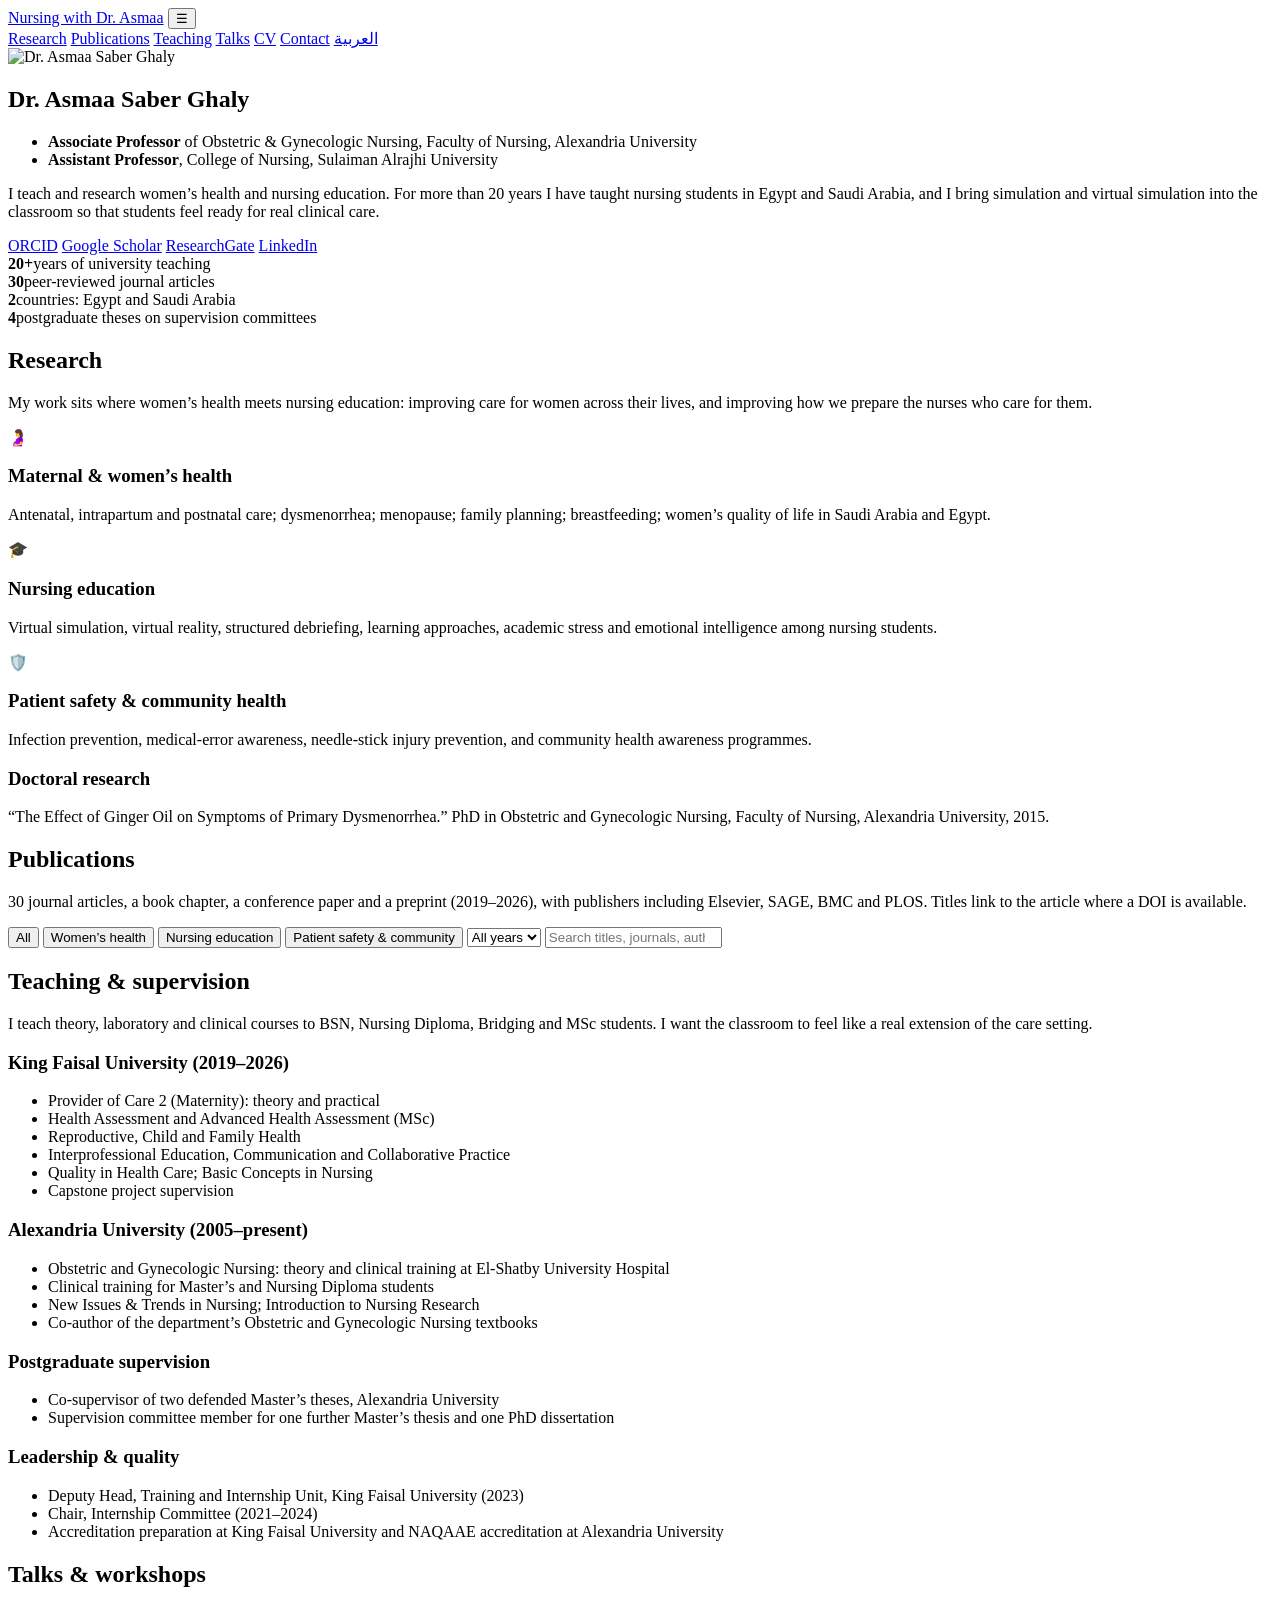
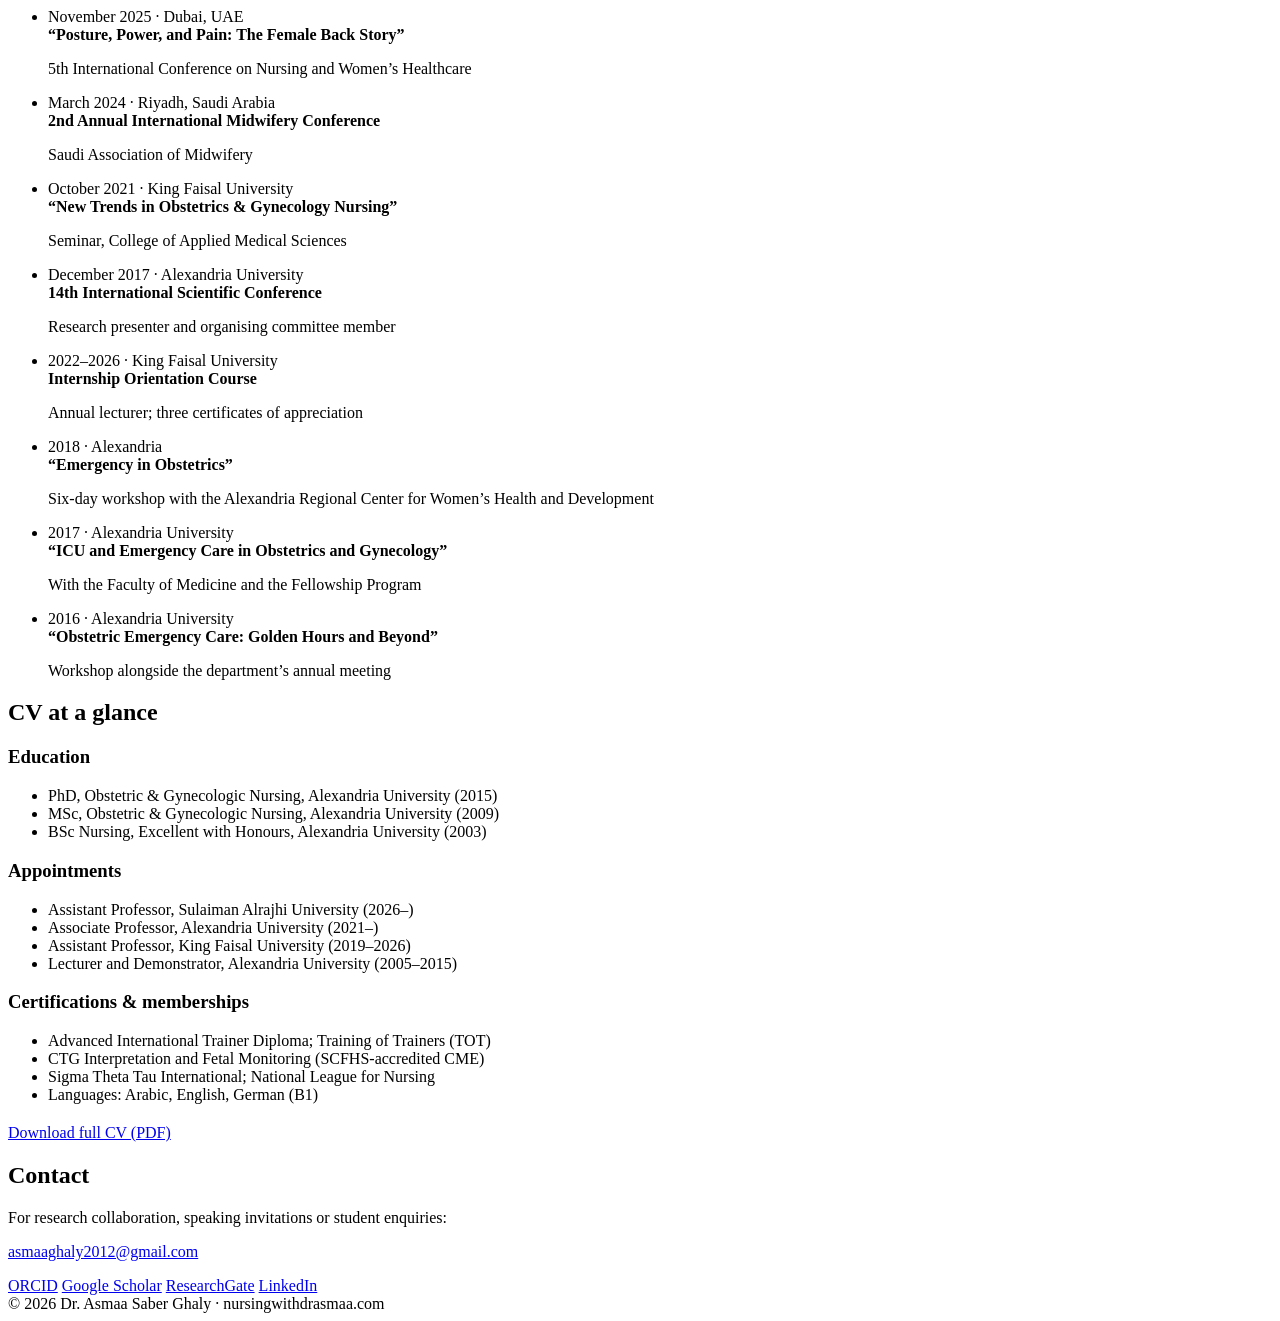
==== index.html @ 54c2ab24 "Add files via upload" ====
<!doctype html>
<html lang="en" dir="ltr">
<head>
  <meta charset="utf-8">
  <meta name="viewport" content="width=device-width, initial-scale=1">
  <title>Dr. Asmaa Saber Ghaly | Nursing with Dr. Asmaa</title>
  <meta name="description" content="Dr. Asmaa Saber Ghaly, Associate Professor of Obstetric and Gynecologic Nursing. Research, publications and teaching in women's health and nursing education.">
  <link rel="alternate" hreflang="ar" href="https://nursingwithdrasmaa.com/ar/">
  <link rel="alternate" hreflang="en" href="https://nursingwithdrasmaa.com/">
  <link rel="preconnect" href="https://fonts.googleapis.com">
  <link rel="preconnect" href="https://fonts.gstatic.com" crossorigin>
  <link href="https://fonts.googleapis.com/css2?family=Inter:wght@400;500;600&family=Source+Serif+4:wght@600;700&display=swap" rel="stylesheet">
  <link rel="stylesheet" href="assets/style.css">
</head>
<body>

<header class="site-header">
  <div class="wrap">
    <a class="logo" href="#top">Nursing with <span>Dr. Asmaa</span></a>
    <button class="menu-btn" aria-label="Menu">☰</button>
    <nav class="nav">
      <a href="#research">Research</a>
      <a href="#publications">Publications</a>
      <a href="#teaching">Teaching</a>
      <a href="#talks">Talks</a>
      <a href="#cv">CV</a>
      <a href="#contact">Contact</a>
      <a class="lang" href="ar/" lang="ar">العربية</a>
    </nav>
  </div>
</header>

<main id="top">
  <section class="hero">
    <div class="wrap hero-grid">
      <div class="portrait"><img src="assets/photo.jpg" alt="Dr. Asmaa Saber Ghaly"></div>
      <div>
        <h1>Dr. Asmaa Saber Ghaly</h1>
        <ul class="titles">
          <li><strong>Associate Professor</strong> of Obstetric &amp; Gynecologic Nursing, Faculty of Nursing, Alexandria University</li>
          <li><strong>Assistant Professor</strong>, College of Nursing, Sulaiman Alrajhi University</li>
        </ul>
        <p class="lead">I teach and research women’s health and nursing education. For more than 20 years I have taught nursing students in Egypt and Saudi Arabia, and I bring simulation and virtual simulation into the classroom so that students feel ready for real clinical care.</p>
        <div class="links">
          <a class="chip-link" href="https://orcid.org/0000-0002-0680-6633" target="_blank" rel="noopener">ORCID</a>
          <a class="chip-link" href="https://scholar.google.com/citations?user=RjjwzyQAAAAJ" target="_blank" rel="noopener">Google Scholar</a>
          <a class="chip-link" href="https://www.researchgate.net/profile/Asmaa-Ghaly-2" target="_blank" rel="noopener">ResearchGate</a>
          <a class="chip-link" href="https://www.linkedin.com/in/dr-asmaa-saber-ghaly-90447012b" target="_blank" rel="noopener">LinkedIn</a>
        </div>
      </div>
    </div>
    <div class="wrap">
      <div class="stats">
        <div class="stat"><b>20+</b><span>years of university teaching</span></div>
        <div class="stat"><b>30</b><span>peer-reviewed journal articles</span></div>
        <div class="stat"><b>2</b><span>countries: Egypt and Saudi Arabia</span></div>
        <div class="stat"><b>4</b><span>postgraduate theses on supervision committees</span></div>
      </div>
    </div>
  </section>

  <section class="block alt" id="research">
    <div class="wrap">
      <h2>Research</h2>
      <p class="intro">My work sits where women’s health meets nursing education: improving care for women across their lives, and improving how we prepare the nurses who care for them.</p>
      <div class="grid-3">
        <div class="card">
          <div class="icon">🤰</div>
          <h3>Maternal &amp; women’s health</h3>
          <p>Antenatal, intrapartum and postnatal care; dysmenorrhea; menopause; family planning; breastfeeding; women’s quality of life in Saudi Arabia and Egypt.</p>
        </div>
        <div class="card">
          <div class="icon">🎓</div>
          <h3>Nursing education</h3>
          <p>Virtual simulation, virtual reality, structured debriefing, learning approaches, academic stress and emotional intelligence among nursing students.</p>
        </div>
        <div class="card">
          <div class="icon">🛡️</div>
          <h3>Patient safety &amp; community health</h3>
          <p>Infection prevention, medical-error awareness, needle-stick injury prevention, and community health awareness programmes.</p>
        </div>
      </div>
      <div class="card" style="margin-top:16px">
        <h3>Doctoral research</h3>
        <p>“The Effect of Ginger Oil on Symptoms of Primary Dysmenorrhea.” PhD in Obstetric and Gynecologic Nursing, Faculty of Nursing, Alexandria University, 2015.</p>
      </div>
    </div>
  </section>

  <section class="block" id="publications">
    <div class="wrap">
      <h2>Publications</h2>
      <p class="intro">30 journal articles, a book chapter, a conference paper and a preprint (2019–2026), with publishers including Elsevier, SAGE, BMC and PLOS. Titles link to the article where a DOI is available.</p>
      <div class="pub-tools">
        <button class="filter" data-topic="all" aria-pressed="true">All</button>
        <button class="filter" data-topic="W" aria-pressed="false">Women’s health</button>
        <button class="filter" data-topic="E" aria-pressed="false">Nursing education</button>
        <button class="filter" data-topic="S" aria-pressed="false">Patient safety &amp; community</button>
        <select id="pub-year" aria-label="Year"><option value="all">All years</option></select>
        <input id="pub-search" type="search" placeholder="Search titles, journals, authors" aria-label="Search publications">
      </div>
      <div class="pub-count" id="pub-count"></div>
      <ul class="pubs" id="pubs"></ul>
    </div>
  </section>

  <section class="block alt" id="teaching">
    <div class="wrap">
      <h2>Teaching &amp; supervision</h2>
      <p class="intro">I teach theory, laboratory and clinical courses to BSN, Nursing Diploma, Bridging and MSc students. I want the classroom to feel like a real extension of the care setting.</p>
      <div class="grid-2">
        <div class="card">
          <h3>King Faisal University (2019–2026)</h3>
          <ul>
            <li>Provider of Care 2 (Maternity): theory and practical</li>
            <li>Health Assessment and Advanced Health Assessment (MSc)</li>
            <li>Reproductive, Child and Family Health</li>
            <li>Interprofessional Education, Communication and Collaborative Practice</li>
            <li>Quality in Health Care; Basic Concepts in Nursing</li>
            <li>Capstone project supervision</li>
          </ul>
        </div>
        <div class="card">
          <h3>Alexandria University (2005–present)</h3>
          <ul>
            <li>Obstetric and Gynecologic Nursing: theory and clinical training at El-Shatby University Hospital</li>
            <li>Clinical training for Master’s and Nursing Diploma students</li>
            <li>New Issues &amp; Trends in Nursing; Introduction to Nursing Research</li>
            <li>Co-author of the department’s Obstetric and Gynecologic Nursing textbooks</li>
          </ul>
        </div>
        <div class="card">
          <h3>Postgraduate supervision</h3>
          <ul>
            <li>Co-supervisor of two defended Master’s theses, Alexandria University</li>
            <li>Supervision committee member for one further Master’s thesis and one PhD dissertation</li>
          </ul>
        </div>
        <div class="card">
          <h3>Leadership &amp; quality</h3>
          <ul>
            <li>Deputy Head, Training and Internship Unit, King Faisal University (2023)</li>
            <li>Chair, Internship Committee (2021–2024)</li>
            <li>Accreditation preparation at King Faisal University and NAQAAE accreditation at Alexandria University</li>
          </ul>
        </div>
      </div>
    </div>
  </section>

  <section class="block" id="talks">
    <div class="wrap">
      <h2>Talks &amp; workshops</h2>
      <div class="grid-2">
        <ul class="timeline">
          <li><div class="when">November 2025 · Dubai, UAE</div><strong>“Posture, Power, and Pain: The Female Back Story”</strong><p>5th International Conference on Nursing and Women’s Healthcare</p></li>
          <li><div class="when">March 2024 · Riyadh, Saudi Arabia</div><strong>2nd Annual International Midwifery Conference</strong><p>Saudi Association of Midwifery</p></li>
          <li><div class="when">October 2021 · King Faisal University</div><strong>“New Trends in Obstetrics &amp; Gynecology Nursing”</strong><p>Seminar, College of Applied Medical Sciences</p></li>
          <li><div class="when">December 2017 · Alexandria University</div><strong>14th International Scientific Conference</strong><p>Research presenter and organising committee member</p></li>
        </ul>
        <ul class="timeline">
          <li><div class="when">2022–2026 · King Faisal University</div><strong>Internship Orientation Course</strong><p>Annual lecturer; three certificates of appreciation</p></li>
          <li><div class="when">2018 · Alexandria</div><strong>“Emergency in Obstetrics”</strong><p>Six-day workshop with the Alexandria Regional Center for Women’s Health and Development</p></li>
          <li><div class="when">2017 · Alexandria University</div><strong>“ICU and Emergency Care in Obstetrics and Gynecology”</strong><p>With the Faculty of Medicine and the Fellowship Program</p></li>
          <li><div class="when">2016 · Alexandria University</div><strong>“Obstetric Emergency Care: Golden Hours and Beyond”</strong><p>Workshop alongside the department’s annual meeting</p></li>
        </ul>
      </div>
    </div>
  </section>

  <section class="block alt" id="cv">
    <div class="wrap">
      <h2>CV at a glance</h2>
      <div class="grid-3">
        <div class="card">
          <h3>Education</h3>
          <ul>
            <li>PhD, Obstetric &amp; Gynecologic Nursing, Alexandria University (2015)</li>
            <li>MSc, Obstetric &amp; Gynecologic Nursing, Alexandria University (2009)</li>
            <li>BSc Nursing, Excellent with Honours, Alexandria University (2003)</li>
          </ul>
        </div>
        <div class="card">
          <h3>Appointments</h3>
          <ul>
            <li>Assistant Professor, Sulaiman Alrajhi University (2026–)</li>
            <li>Associate Professor, Alexandria University (2021–)</li>
            <li>Assistant Professor, King Faisal University (2019–2026)</li>
            <li>Lecturer and Demonstrator, Alexandria University (2005–2015)</li>
          </ul>
        </div>
        <div class="card">
          <h3>Certifications &amp; memberships</h3>
          <ul>
            <li>Advanced International Trainer Diploma; Training of Trainers (TOT)</li>
            <li>CTG Interpretation and Fetal Monitoring (SCFHS-accredited CME)</li>
            <li>Sigma Theta Tau International; National League for Nursing</li>
            <li>Languages: Arabic, English, German (B1)</li>
          </ul>
        </div>
      </div>
      <p style="margin-top:20px"><a class="lang" href="assets/CV-Dr-Asmaa-Saber-Ghaly.pdf" download>Download full CV (PDF)</a></p>
    </div>
  </section>

  <section class="block contact" id="contact">
    <div class="wrap">
      <h2>Contact</h2>
      <p class="intro" style="margin-inline:auto">For research collaboration, speaking invitations or student enquiries:</p>
      <p class="big"><a href="mailto:asmaaghaly2012@gmail.com">asmaaghaly2012@gmail.com</a></p>
      <div class="links">
        <a class="chip-link" href="https://orcid.org/0000-0002-0680-6633" target="_blank" rel="noopener">ORCID</a>
        <a class="chip-link" href="https://scholar.google.com/citations?user=RjjwzyQAAAAJ" target="_blank" rel="noopener">Google Scholar</a>
        <a class="chip-link" href="https://www.researchgate.net/profile/Asmaa-Ghaly-2" target="_blank" rel="noopener">ResearchGate</a>
        <a class="chip-link" href="https://www.linkedin.com/in/dr-asmaa-saber-ghaly-90447012b" target="_blank" rel="noopener">LinkedIn</a>
      </div>
    </div>
  </section>
</main>

<footer>© 2026 Dr. Asmaa Saber Ghaly · nursingwithdrasmaa.com</footer>

<script src="assets/publications.js"></script>
<script>
  initMenu();
  initPublications({
    topics: { W: "Women’s health", E: "Nursing education", S: "Patient safety & community" },
    types: { conference: "Conference paper", preprint: "Preprint", chapter: "Book chapter" },
    count: n => `Showing ${n} of ${PUBLICATIONS.length} publications`
  });
</script>
</body>
</html>
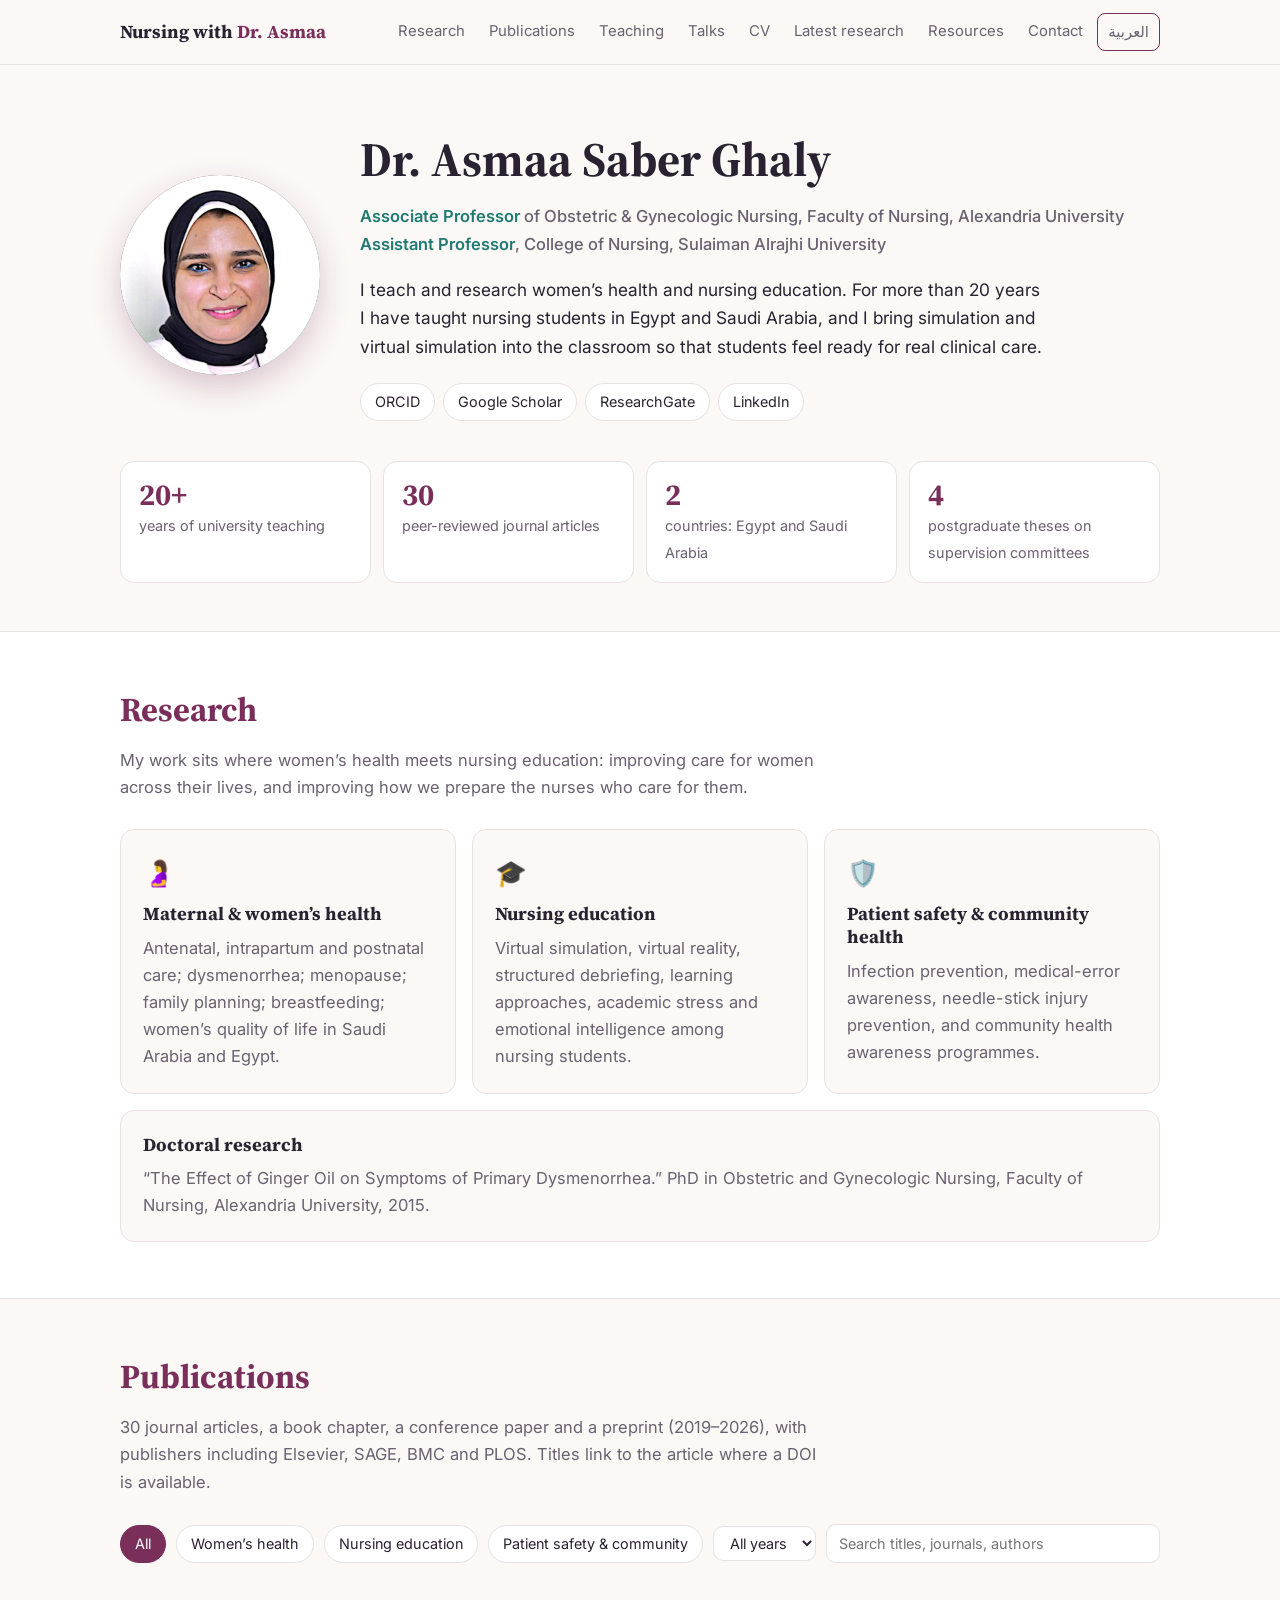
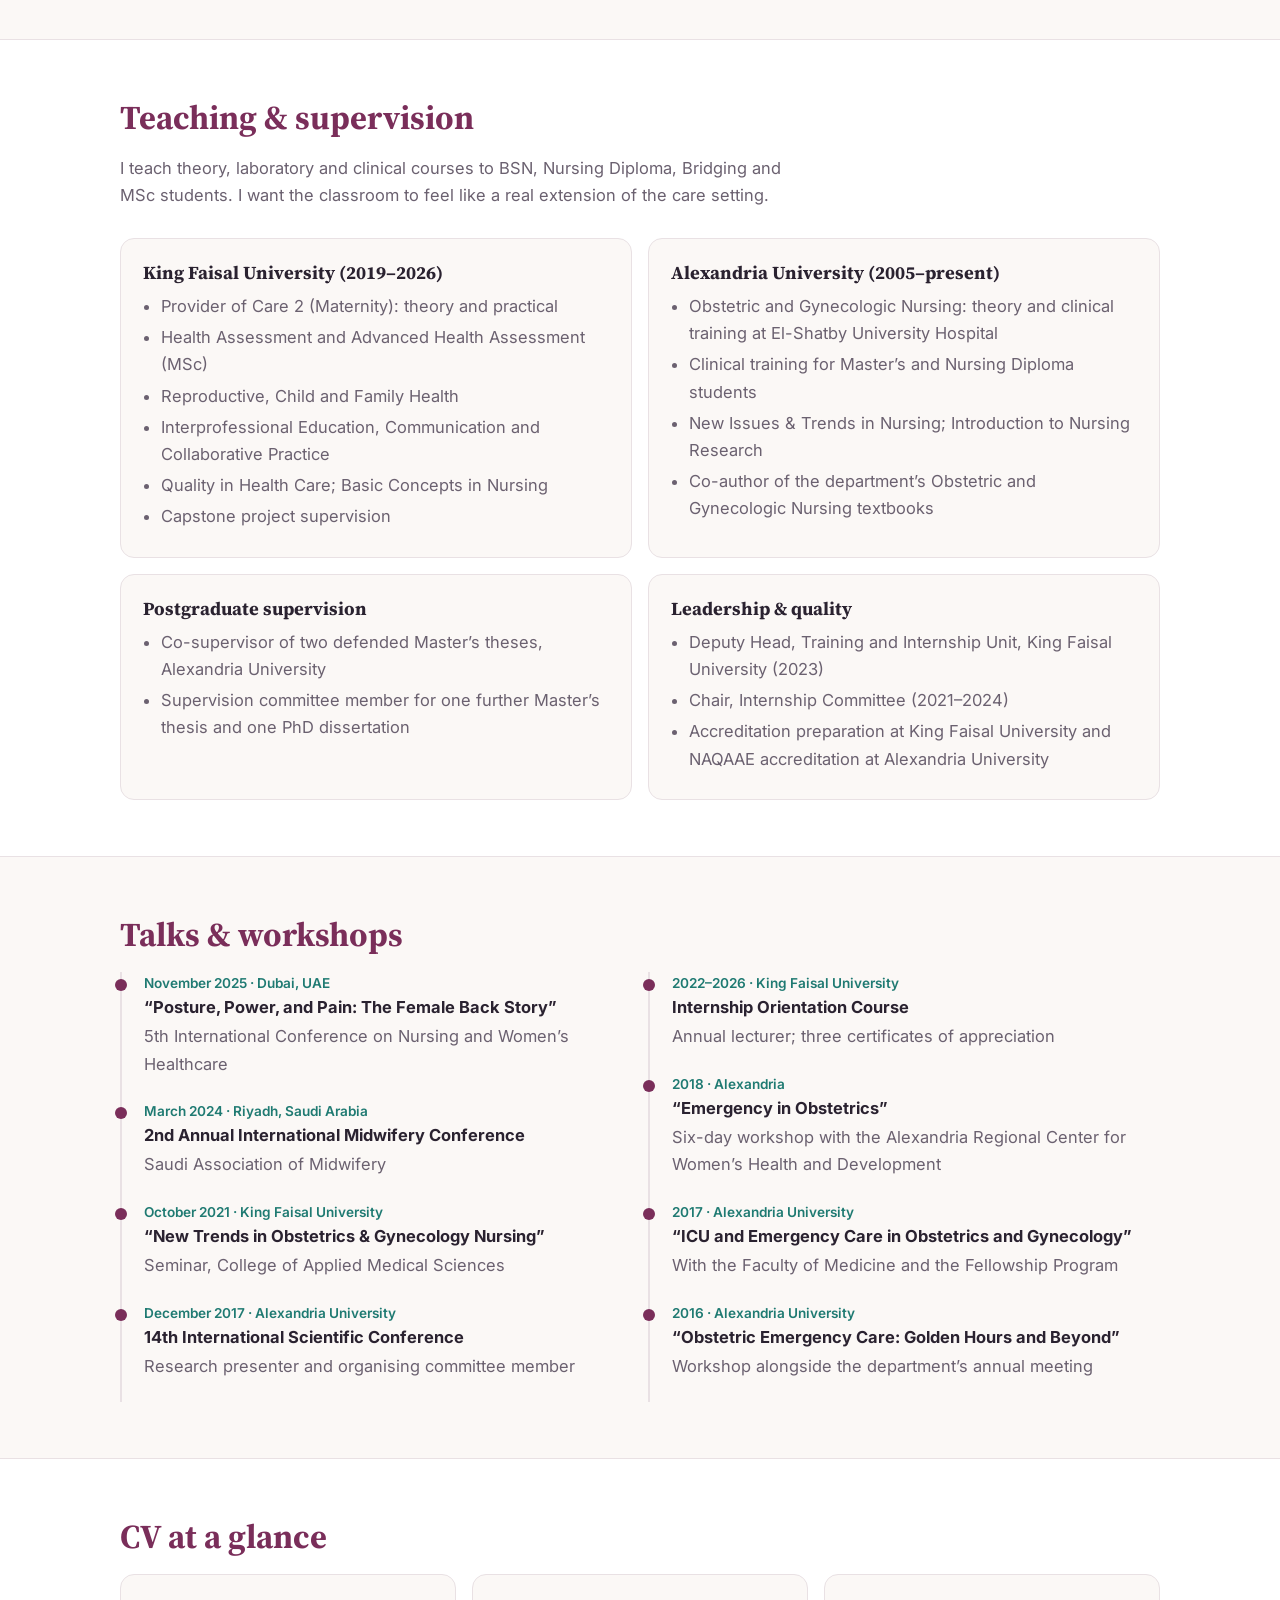
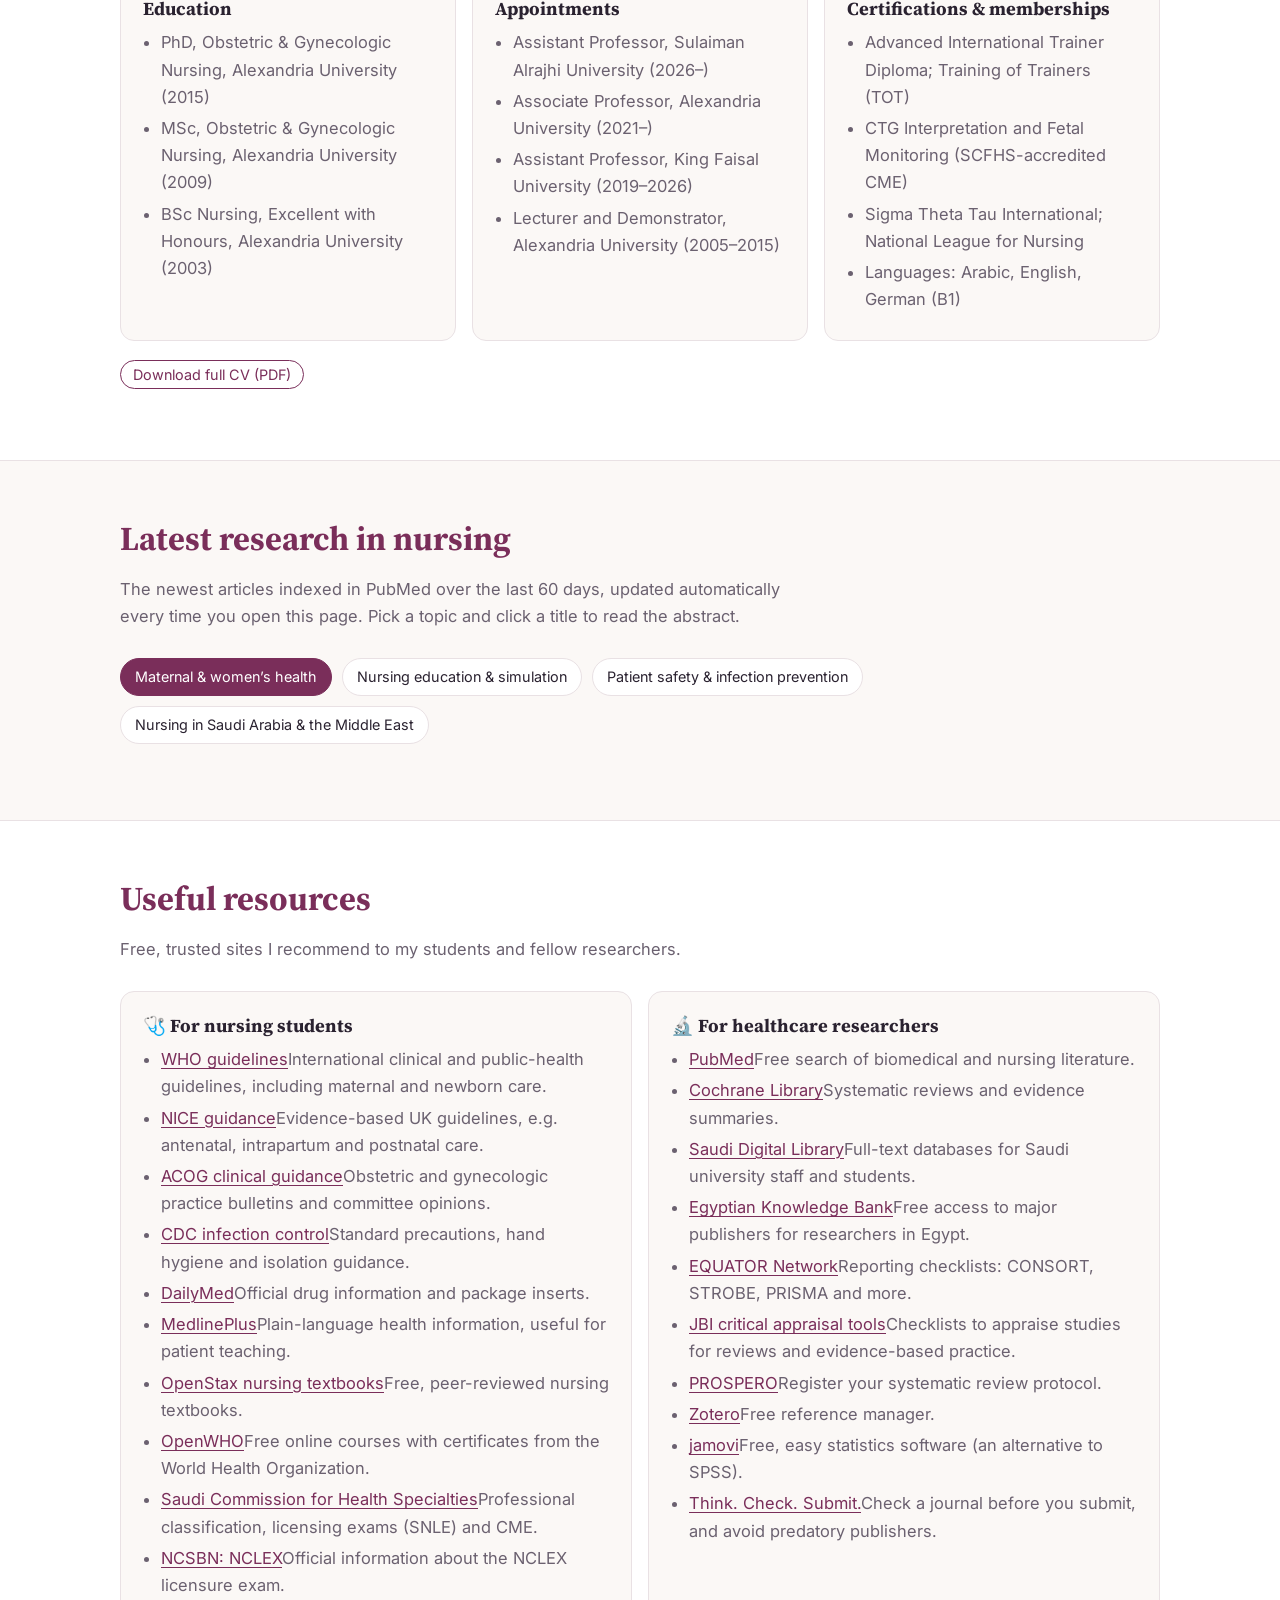
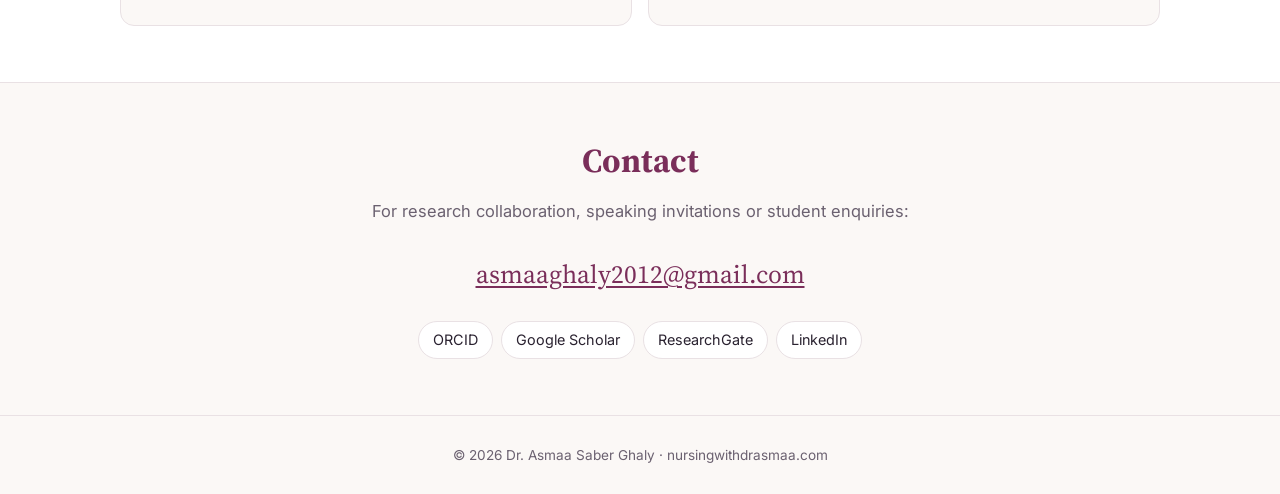
==== commit d512b634: "Add files via upload" ====
--- a/index.html
+++ b/index.html
@@ -24,6 +24,8 @@
       <a href="#teaching">Teaching</a>
       <a href="#talks">Talks</a>
       <a href="#cv">CV</a>
+      <a href="#latest">Latest research</a>
+      <a href="#resources">Resources</a>
       <a href="#contact">Contact</a>
       <a class="lang" href="ar/" lang="ar">العربية</a>
     </nav>
@@ -203,6 +205,60 @@
     </div>
   </section>
 
+  <section class="block" id="latest">
+    <div class="wrap">
+      <h2>Latest research in nursing</h2>
+      <p class="intro">The newest articles indexed in PubMed over the last 60 days, updated automatically every time you open this page. Pick a topic and click a title to read the abstract.</p>
+      <div class="pub-tools">
+        <button class="filter feed-filter" data-topic="W" aria-pressed="true">Maternal &amp; women’s health</button>
+        <button class="filter feed-filter" data-topic="E" aria-pressed="false">Nursing education &amp; simulation</button>
+        <button class="filter feed-filter" data-topic="S" aria-pressed="false">Patient safety &amp; infection prevention</button>
+        <button class="filter feed-filter" data-topic="M" aria-pressed="false">Nursing in Saudi Arabia &amp; the Middle East</button>
+      </div>
+      <div class="feed-status" id="feed-status"></div>
+      <ul class="feed" id="feed"></ul>
+    </div>
+  </section>
+
+  <section class="block alt" id="resources">
+    <div class="wrap">
+      <h2>Useful resources</h2>
+      <p class="intro">Free, trusted sites I recommend to my students and fellow researchers.</p>
+      <div class="grid-2">
+        <div class="card res-group">
+          <h3>🩺 For nursing students</h3>
+          <ul class="res-list">
+            <li><a href="https://www.who.int/publications/who-guidelines" target="_blank" rel="noopener">WHO guidelines</a><span>International clinical and public-health guidelines, including maternal and newborn care.</span></li>
+            <li><a href="https://www.nice.org.uk/guidance" target="_blank" rel="noopener">NICE guidance</a><span>Evidence-based UK guidelines, e.g. antenatal, intrapartum and postnatal care.</span></li>
+            <li><a href="https://www.acog.org/clinical" target="_blank" rel="noopener">ACOG clinical guidance</a><span>Obstetric and gynecologic practice bulletins and committee opinions.</span></li>
+            <li><a href="https://www.cdc.gov/infection-control/" target="_blank" rel="noopener">CDC infection control</a><span>Standard precautions, hand hygiene and isolation guidance.</span></li>
+            <li><a href="https://dailymed.nlm.nih.gov/" target="_blank" rel="noopener">DailyMed</a><span>Official drug information and package inserts.</span></li>
+            <li><a href="https://medlineplus.gov/" target="_blank" rel="noopener">MedlinePlus</a><span>Plain-language health information, useful for patient teaching.</span></li>
+            <li><a href="https://openstax.org/subjects/nursing" target="_blank" rel="noopener">OpenStax nursing textbooks</a><span>Free, peer-reviewed nursing textbooks.</span></li>
+            <li><a href="https://openwho.org/" target="_blank" rel="noopener">OpenWHO</a><span>Free online courses with certificates from the World Health Organization.</span></li>
+            <li><a href="https://scfhs.org.sa/" target="_blank" rel="noopener">Saudi Commission for Health Specialties</a><span>Professional classification, licensing exams (SNLE) and CME.</span></li>
+            <li><a href="https://www.ncsbn.org/exams.page" target="_blank" rel="noopener">NCSBN: NCLEX</a><span>Official information about the NCLEX licensure exam.</span></li>
+          </ul>
+        </div>
+        <div class="card res-group">
+          <h3>🔬 For healthcare researchers</h3>
+          <ul class="res-list">
+            <li><a href="https://pubmed.ncbi.nlm.nih.gov/" target="_blank" rel="noopener">PubMed</a><span>Free search of biomedical and nursing literature.</span></li>
+            <li><a href="https://www.cochranelibrary.com/" target="_blank" rel="noopener">Cochrane Library</a><span>Systematic reviews and evidence summaries.</span></li>
+            <li><a href="https://sdl.edu.sa/" target="_blank" rel="noopener">Saudi Digital Library</a><span>Full-text databases for Saudi university staff and students.</span></li>
+            <li><a href="https://www.ekb.eg/" target="_blank" rel="noopener">Egyptian Knowledge Bank</a><span>Free access to major publishers for researchers in Egypt.</span></li>
+            <li><a href="https://www.equator-network.org/" target="_blank" rel="noopener">EQUATOR Network</a><span>Reporting checklists: CONSORT, STROBE, PRISMA and more.</span></li>
+            <li><a href="https://jbi.global/critical-appraisal-tools" target="_blank" rel="noopener">JBI critical appraisal tools</a><span>Checklists to appraise studies for reviews and evidence-based practice.</span></li>
+            <li><a href="https://www.crd.york.ac.uk/prospero/" target="_blank" rel="noopener">PROSPERO</a><span>Register your systematic review protocol.</span></li>
+            <li><a href="https://www.zotero.org/" target="_blank" rel="noopener">Zotero</a><span>Free reference manager.</span></li>
+            <li><a href="https://www.jamovi.org/" target="_blank" rel="noopener">jamovi</a><span>Free, easy statistics software (an alternative to SPSS).</span></li>
+            <li><a href="https://thinkchecksubmit.org/" target="_blank" rel="noopener">Think. Check. Submit.</a><span>Check a journal before you submit, and avoid predatory publishers.</span></li>
+          </ul>
+        </div>
+      </div>
+    </div>
+  </section>
+
   <section class="block contact" id="contact">
     <div class="wrap">
       <h2>Contact</h2>
@@ -221,8 +277,15 @@
 <footer>© 2026 Dr. Asmaa Saber Ghaly · nursingwithdrasmaa.com</footer>
 
 <script src="assets/publications.js"></script>
+<script src="assets/feed.js"></script>
 <script>
   initMenu();
+  initFeed({
+    loading: "Loading the latest articles from PubMed…",
+    source: "Source: PubMed (U.S. National Library of Medicine), last 60 days.",
+    empty: "No new articles found for this topic right now.",
+    error: 'Could not reach PubMed just now. <a href="https://pubmed.ncbi.nlm.nih.gov/" target="_blank" rel="noopener">Search PubMed directly</a>.'
+  });
   initPublications({
     topics: { W: "Women’s health", E: "Nursing education", S: "Patient safety & community" },
     types: { conference: "Conference paper", preprint: "Preprint", chapter: "Book chapter" },
--- a/assets/style.css
+++ b/assets/style.css
@@ -0,0 +1,164 @@
+:root {
+  --bg: #fbf8f6;
+  --surface: #ffffff;
+  --ink: #2a2230;
+  --muted: #6b6170;
+  --line: #e9e1e4;
+  --brand: #7a2e5a;
+  --brand-soft: #f4e8ef;
+  --accent: #1f7a72;
+  --accent-soft: #e3f2f0;
+  --radius: 14px;
+  --serif: "Source Serif 4", Georgia, serif;
+  --sans: "Inter", system-ui, -apple-system, "Segoe UI", sans-serif;
+}
+html[lang="ar"] {
+  --serif: "Noto Naskh Arabic", "Amiri", serif;
+  --sans: "IBM Plex Sans Arabic", "Tahoma", sans-serif;
+}
+
+* { box-sizing: border-box; }
+html { scroll-behavior: smooth; scroll-padding-top: 76px; }
+body {
+  margin: 0;
+  background: var(--bg);
+  color: var(--ink);
+  font-family: var(--sans);
+  font-size: 16.5px;
+  line-height: 1.65;
+}
+html[lang="ar"] body { font-size: 17.5px; line-height: 1.9; }
+a { color: var(--brand); text-underline-offset: 3px; }
+h1, h2, h3 { font-family: var(--serif); line-height: 1.25; margin: 0 0 .5em; }
+h2 { font-size: clamp(1.6rem, 3vw, 2.1rem); color: var(--brand); }
+h3 { font-size: 1.15rem; }
+.wrap { max-width: 1080px; margin: 0 auto; padding: 0 20px; }
+
+/* Header */
+.site-header {
+  position: sticky; top: 0; z-index: 10;
+  background: rgba(251, 248, 246, .92);
+  backdrop-filter: blur(8px);
+  border-bottom: 1px solid var(--line);
+}
+.site-header .wrap { display: flex; align-items: center; gap: 16px; height: 64px; }
+.logo { font-family: var(--serif); font-weight: 700; font-size: 1.15rem; color: var(--ink); text-decoration: none; white-space: nowrap; }
+.logo span { color: var(--brand); }
+.nav { display: flex; gap: 4px; margin-inline-start: auto; }
+.nav a { color: var(--muted); text-decoration: none; padding: 6px 10px; border-radius: 8px; font-size: .93rem; }
+.nav a:hover { color: var(--brand); background: var(--brand-soft); }
+.lang {
+  border: 1px solid var(--brand); color: var(--brand); text-decoration: none;
+  padding: 5px 12px; border-radius: 999px; font-size: .9rem; white-space: nowrap;
+}
+.lang:hover { background: var(--brand); color: #fff; }
+.menu-btn { display: none; margin-inline-start: auto; background: none; border: 1px solid var(--line); border-radius: 8px; padding: 6px 10px; font-size: 1.1rem; cursor: pointer; color: var(--ink); }
+
+/* Hero */
+.hero { padding: 64px 0 48px; }
+.hero-grid { display: grid; grid-template-columns: 200px 1fr; gap: 40px; align-items: center; }
+.portrait {
+  width: 200px; height: 200px; border-radius: 50%;
+  background: linear-gradient(135deg, var(--brand), var(--accent));
+  display: grid; place-items: center; color: #fff;
+  font-family: var(--serif); font-size: 4rem; font-weight: 700;
+  box-shadow: 0 12px 30px rgba(122, 46, 90, .25);
+  overflow: hidden;
+}
+.portrait img { width: 100%; height: 100%; object-fit: cover; }
+.hero h1 { font-size: clamp(2rem, 4.5vw, 3rem); margin-bottom: .3em; }
+.titles { list-style: none; padding: 0; margin: 0 0 18px; }
+.titles li { color: var(--muted); font-weight: 500; }
+.titles li strong { color: var(--accent); font-weight: 600; }
+.lead { font-size: 1.08rem; max-width: 62ch; margin: 0 0 22px; }
+.links { display: flex; flex-wrap: wrap; gap: 8px; }
+.chip-link {
+  display: inline-flex; align-items: center; gap: 6px;
+  background: var(--surface); border: 1px solid var(--line); border-radius: 999px;
+  padding: 6px 14px; text-decoration: none; color: var(--ink); font-size: .9rem;
+}
+.chip-link:hover { border-color: var(--brand); color: var(--brand); }
+
+.stats { display: grid; grid-template-columns: repeat(4, 1fr); gap: 12px; margin-top: 40px; }
+.stat { background: var(--surface); border: 1px solid var(--line); border-radius: var(--radius); padding: 16px 18px; }
+.stat b { display: block; font-family: var(--serif); font-size: 1.9rem; color: var(--brand); line-height: 1.1; }
+.stat span { color: var(--muted); font-size: .9rem; }
+
+/* Sections */
+section.block { padding: 56px 0; border-top: 1px solid var(--line); }
+section.block.alt { background: var(--surface); }
+.intro { color: var(--muted); max-width: 70ch; margin: 0 0 28px; }
+.grid-3 { display: grid; grid-template-columns: repeat(3, 1fr); gap: 16px; }
+.grid-2 { display: grid; grid-template-columns: repeat(2, 1fr); gap: 16px; }
+.card { background: var(--surface); border: 1px solid var(--line); border-radius: var(--radius); padding: 22px; }
+.alt .card { background: var(--bg); }
+.card .icon { font-size: 1.6rem; margin-bottom: 8px; }
+.card p, .card ul { margin: 0; color: var(--muted); }
+.card ul { padding-inline-start: 18px; }
+.card li { margin: 4px 0; }
+
+/* Publications */
+.pub-tools { display: flex; flex-wrap: wrap; gap: 10px; align-items: center; margin-bottom: 20px; }
+.filter {
+  border: 1px solid var(--line); background: var(--surface); color: var(--ink);
+  border-radius: 999px; padding: 6px 14px; font: inherit; font-size: .9rem; cursor: pointer;
+}
+.filter[aria-pressed="true"] { background: var(--brand); border-color: var(--brand); color: #fff; }
+.pub-tools select, .pub-tools input {
+  font: inherit; font-size: .9rem; padding: 7px 12px; border: 1px solid var(--line);
+  border-radius: 10px; background: var(--surface); color: var(--ink);
+}
+.pub-tools input { flex: 1; min-width: 180px; }
+.pub-count { color: var(--muted); font-size: .9rem; margin-bottom: 8px; }
+.pubs { list-style: none; padding: 0; margin: 0; }
+.pub { display: grid; grid-template-columns: 64px 1fr; gap: 16px; padding: 16px 0; border-bottom: 1px solid var(--line); }
+.pub .yr { font-family: var(--serif); font-weight: 700; color: var(--brand); font-size: 1.1rem; }
+.pub .t { font-weight: 600; margin: 0 0 4px; direction: ltr; text-align: left; }
+.pub .a, .pub .v { color: var(--muted); font-size: .92rem; margin: 0; direction: ltr; text-align: left; }
+.pub .a b { color: var(--ink); }
+.pub .v i { color: var(--ink); }
+.tag { display: inline-block; font-size: .75rem; padding: 2px 9px; border-radius: 999px; margin-top: 6px; margin-inline-end: 6px; }
+.tag.W { background: var(--brand-soft); color: var(--brand); }
+.tag.E { background: var(--accent-soft); color: var(--accent); }
+.tag.S { background: #fdf0e1; color: #8a5414; }
+.tag.type { background: #eee; color: #555; }
+
+/* Timeline */
+.timeline { list-style: none; padding: 0; margin: 0; border-inline-start: 2px solid var(--line); }
+.timeline li { position: relative; padding: 0 0 22px; padding-inline-start: 22px; }
+.timeline li::before {
+  content: ""; position: absolute; inset-inline-start: -7px; top: 7px;
+  width: 12px; height: 12px; border-radius: 50%; background: var(--brand);
+}
+.timeline .when { font-size: .85rem; color: var(--accent); font-weight: 600; }
+.timeline p { margin: 2px 0 0; color: var(--muted); }
+
+/* Contact */
+.contact { text-align: center; }
+.contact .big { font-family: var(--serif); font-size: clamp(1.2rem, 3vw, 1.6rem); }
+.contact .links { justify-content: center; margin-top: 18px; }
+
+footer { padding: 28px 0; text-align: center; color: var(--muted); font-size: .85rem; border-top: 1px solid var(--line); }
+
+/* Responsive */
+@media (max-width: 900px) {
+  .grid-3 { grid-template-columns: 1fr 1fr; }
+  .stats { grid-template-columns: 1fr 1fr; }
+}
+@media (max-width: 760px) {
+  .menu-btn { display: block; }
+  .nav {
+    display: none; position: absolute; top: 64px; left: 0; right: 0;
+    flex-direction: column; background: var(--bg); border-bottom: 1px solid var(--line); padding: 8px 16px 14px;
+  }
+  .nav.open { display: flex; }
+  .lang { margin-inline-start: 0; }
+  .hero { padding-top: 36px; }
+  .hero-grid { grid-template-columns: 1fr; text-align: center; gap: 20px; }
+  .portrait { width: 150px; height: 150px; font-size: 3rem; margin: 0 auto; }
+  .lead { margin-inline: auto; }
+  .links { justify-content: center; }
+  .grid-3, .grid-2 { grid-template-columns: 1fr; }
+  .pub { grid-template-columns: 1fr; gap: 2px; }
+  .wrap { padding: 0 16px; }
+}
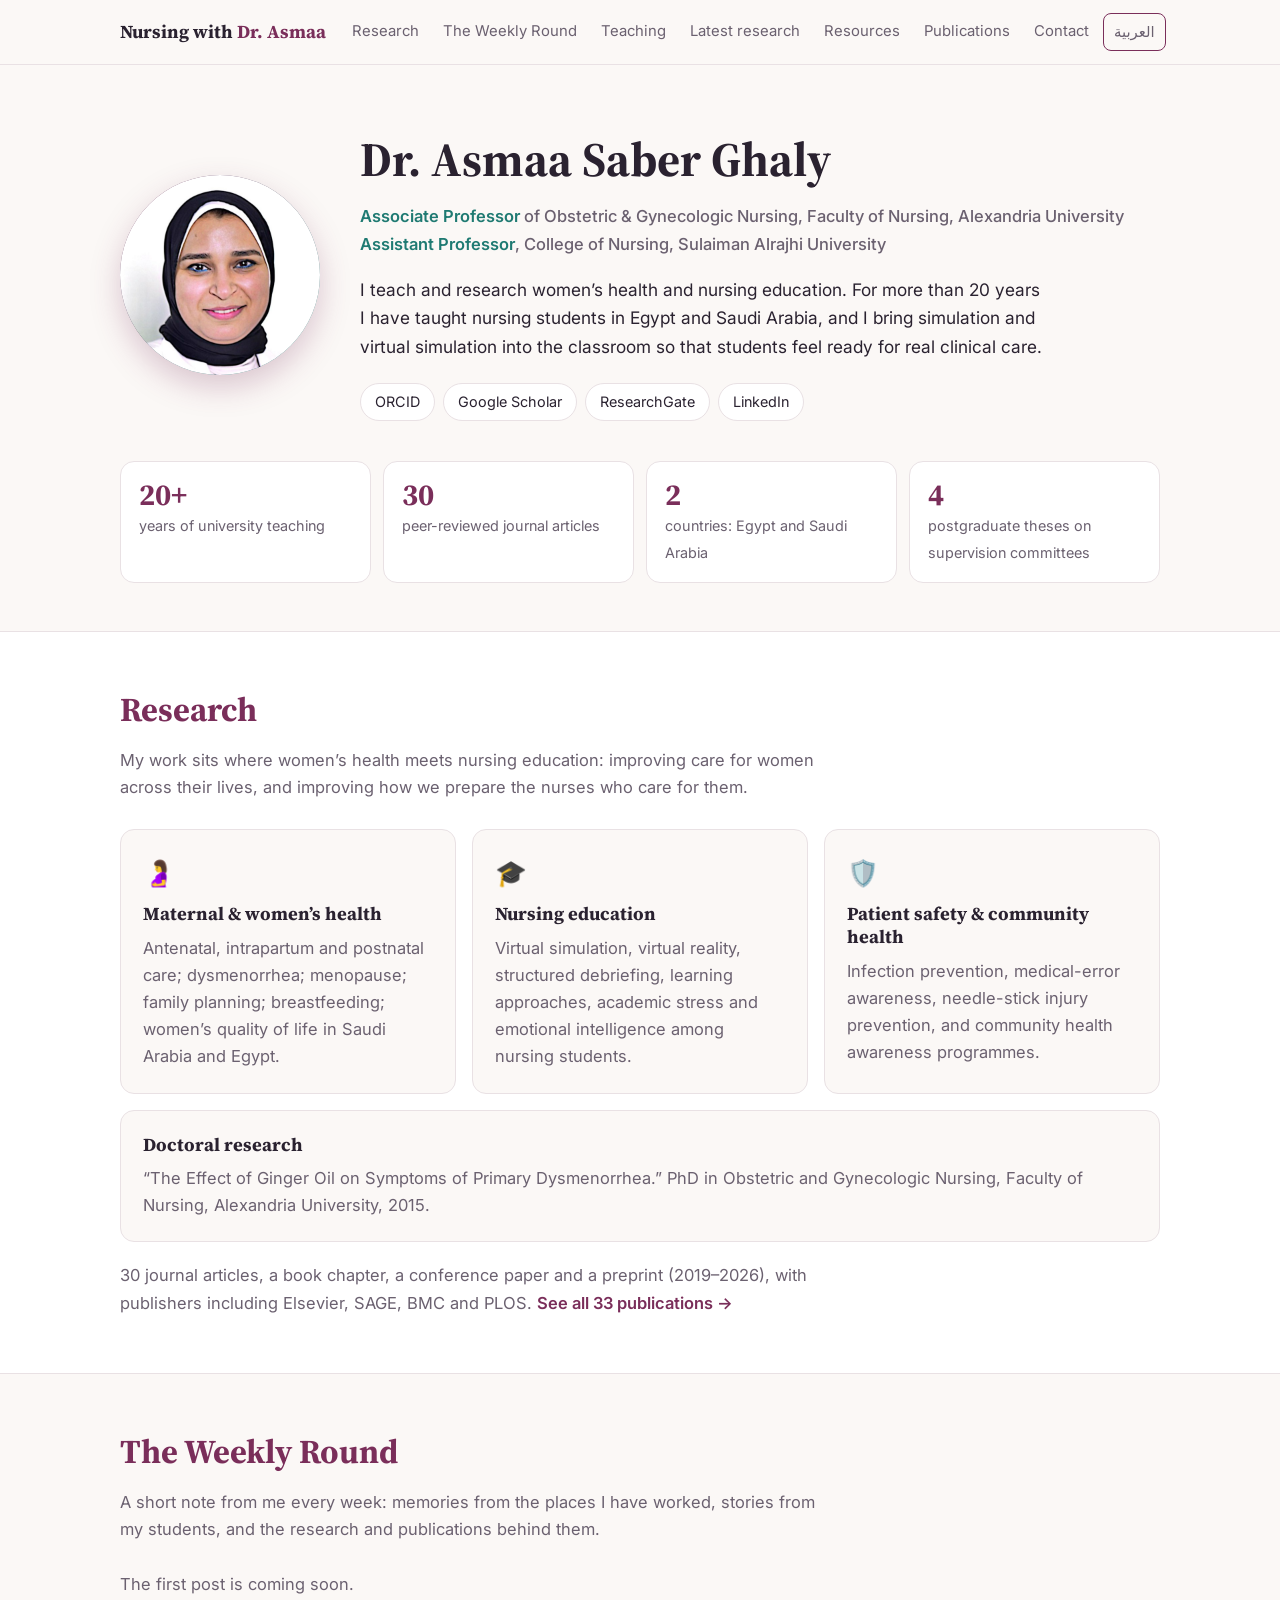
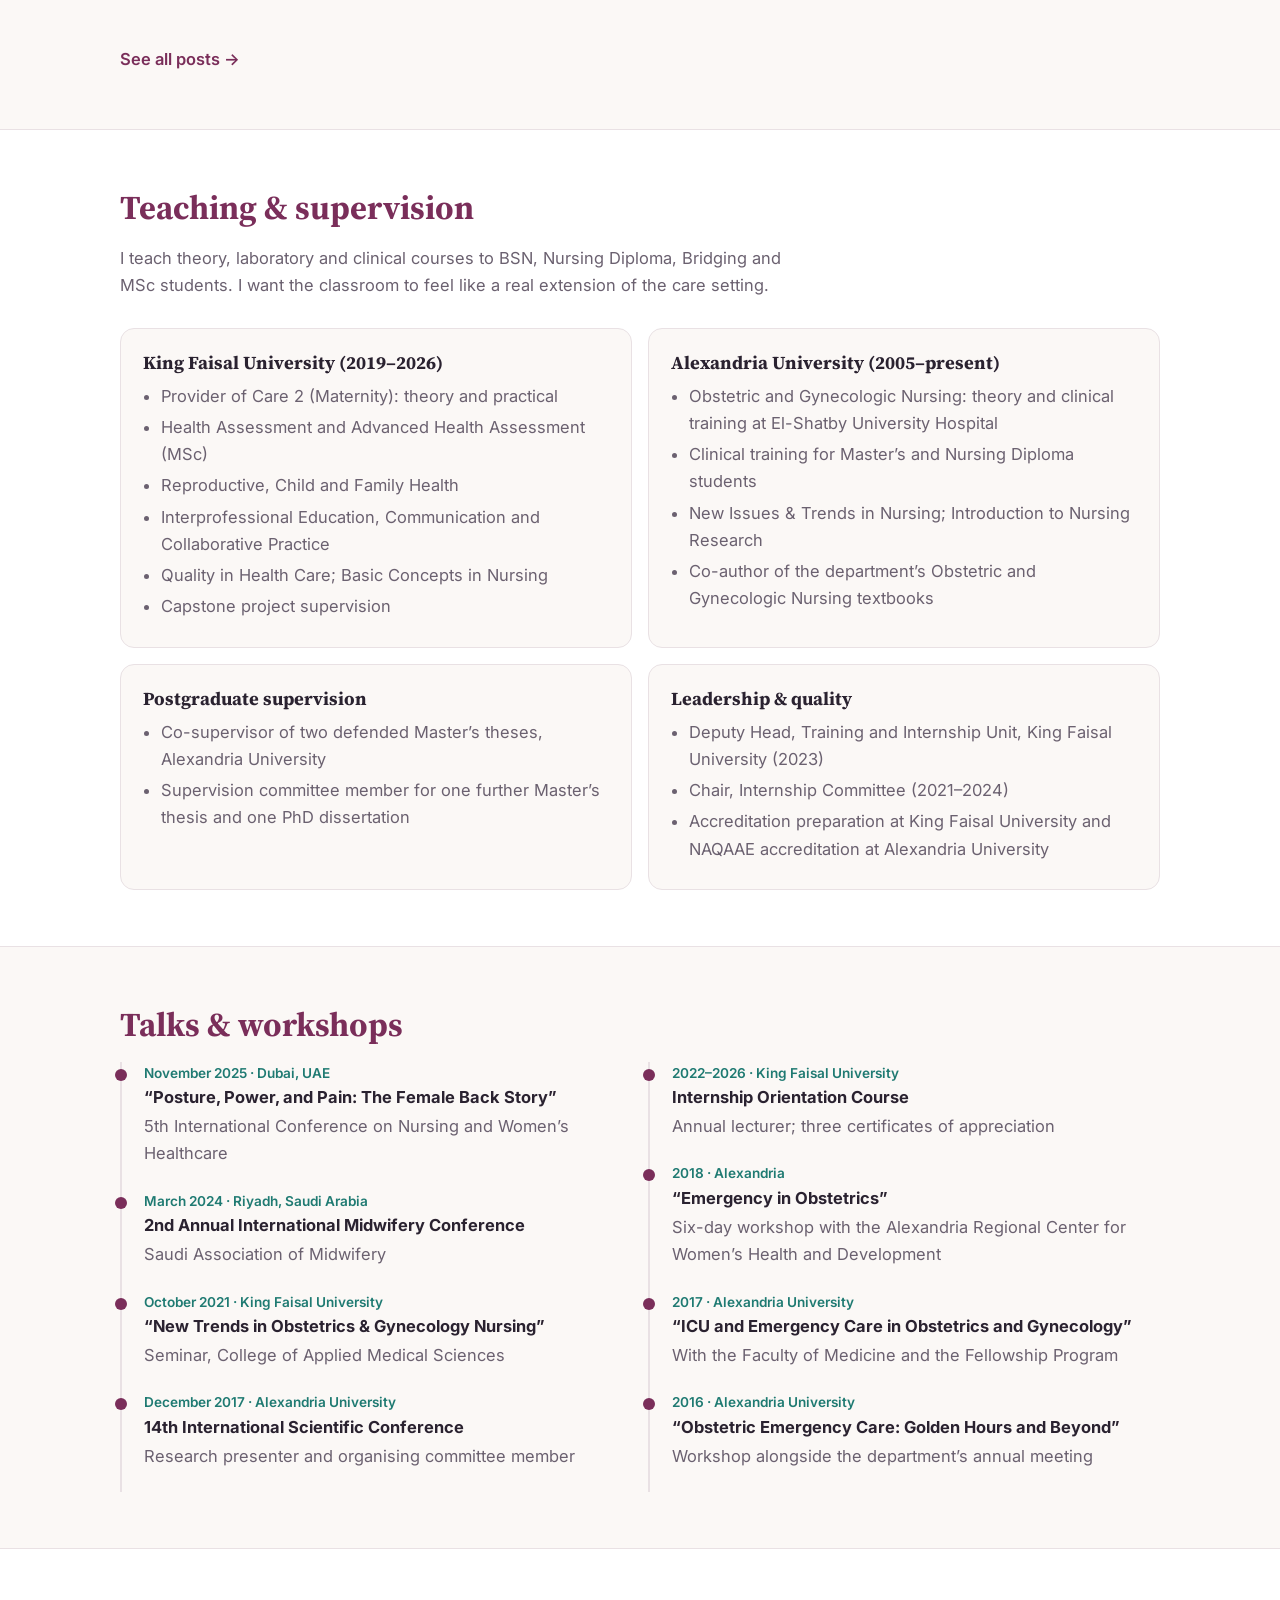
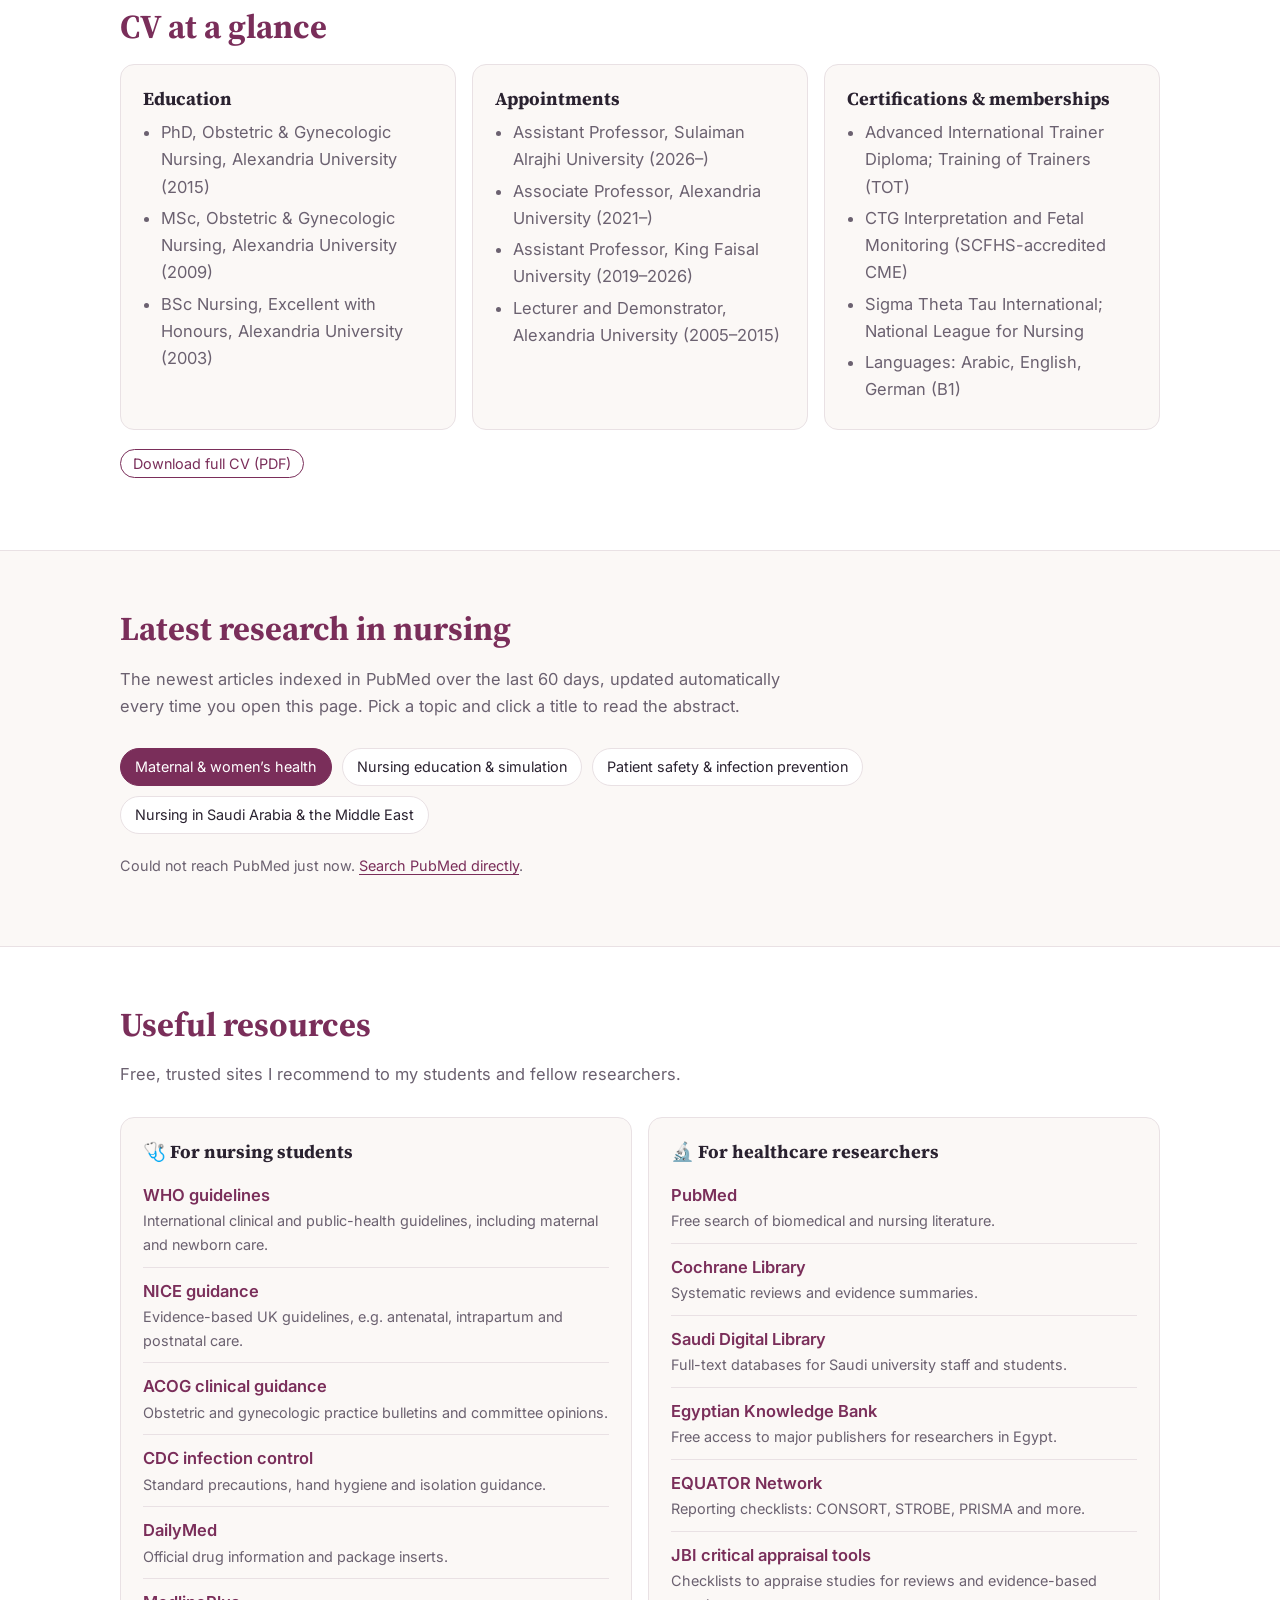
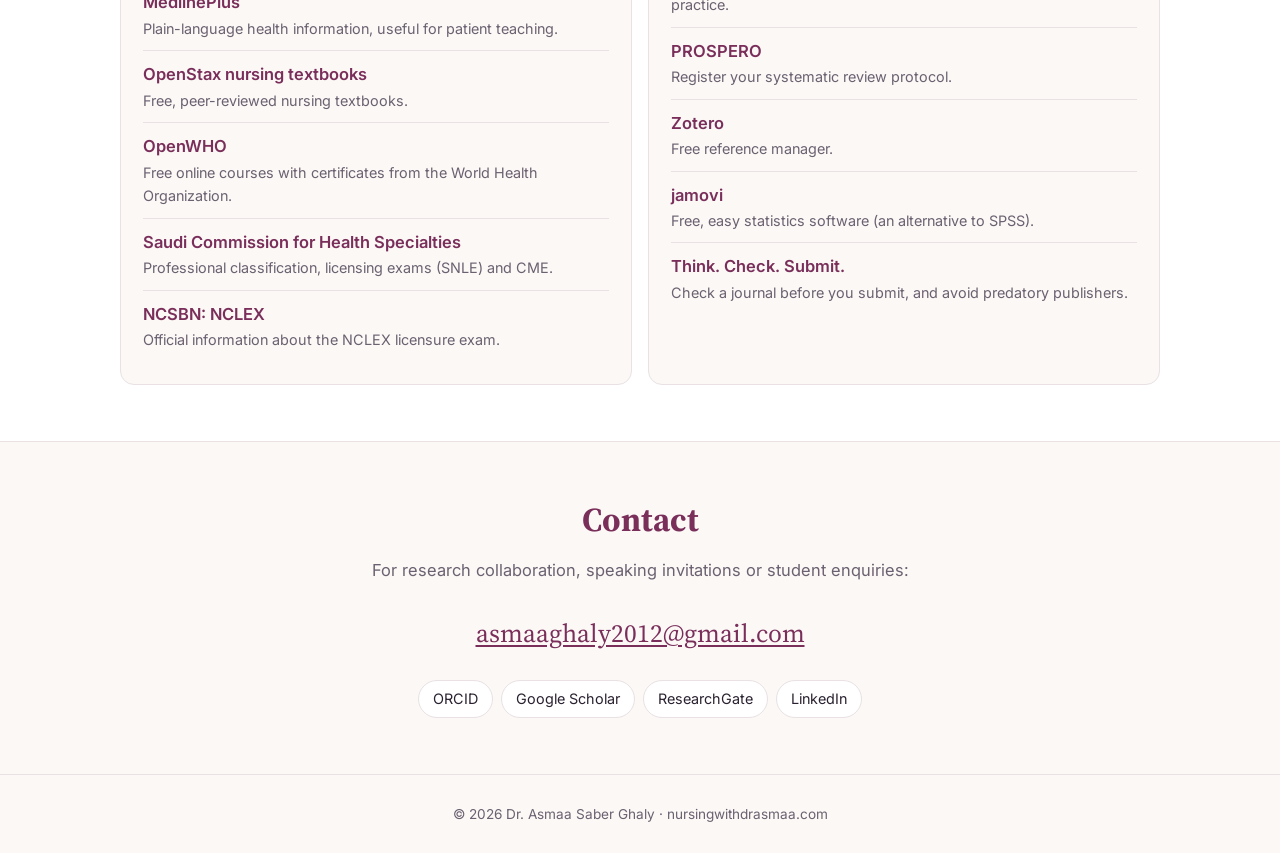
==== commit 4672e8a5: "Add files via upload" ====
--- a/index.html
+++ b/index.html
@@ -1,296 +1,285 @@
-<!doctype html>
-<html lang="en" dir="ltr">
-<head>
-  <meta charset="utf-8">
-  <meta name="viewport" content="width=device-width, initial-scale=1">
-  <title>Dr. Asmaa Saber Ghaly | Nursing with Dr. Asmaa</title>
-  <meta name="description" content="Dr. Asmaa Saber Ghaly, Associate Professor of Obstetric and Gynecologic Nursing. Research, publications and teaching in women's health and nursing education.">
-  <link rel="alternate" hreflang="ar" href="https://nursingwithdrasmaa.com/ar/">
-  <link rel="alternate" hreflang="en" href="https://nursingwithdrasmaa.com/">
-  <link rel="preconnect" href="https://fonts.googleapis.com">
-  <link rel="preconnect" href="https://fonts.gstatic.com" crossorigin>
-  <link href="https://fonts.googleapis.com/css2?family=Inter:wght@400;500;600&family=Source+Serif+4:wght@600;700&display=swap" rel="stylesheet">
-  <link rel="stylesheet" href="assets/style.css">
-</head>
-<body>
-
-<header class="site-header">
-  <div class="wrap">
-    <a class="logo" href="#top">Nursing with <span>Dr. Asmaa</span></a>
-    <button class="menu-btn" aria-label="Menu">☰</button>
-    <nav class="nav">
-      <a href="#research">Research</a>
-      <a href="#publications">Publications</a>
-      <a href="#teaching">Teaching</a>
-      <a href="#talks">Talks</a>
-      <a href="#cv">CV</a>
-      <a href="#latest">Latest research</a>
-      <a href="#resources">Resources</a>
-      <a href="#contact">Contact</a>
-      <a class="lang" href="ar/" lang="ar">العربية</a>
-    </nav>
-  </div>
-</header>
-
-<main id="top">
-  <section class="hero">
-    <div class="wrap hero-grid">
-      <div class="portrait"><img src="assets/photo.jpg" alt="Dr. Asmaa Saber Ghaly"></div>
-      <div>
-        <h1>Dr. Asmaa Saber Ghaly</h1>
-        <ul class="titles">
-          <li><strong>Associate Professor</strong> of Obstetric &amp; Gynecologic Nursing, Faculty of Nursing, Alexandria University</li>
-          <li><strong>Assistant Professor</strong>, College of Nursing, Sulaiman Alrajhi University</li>
-        </ul>
-        <p class="lead">I teach and research women’s health and nursing education. For more than 20 years I have taught nursing students in Egypt and Saudi Arabia, and I bring simulation and virtual simulation into the classroom so that students feel ready for real clinical care.</p>
-        <div class="links">
-          <a class="chip-link" href="https://orcid.org/0000-0002-0680-6633" target="_blank" rel="noopener">ORCID</a>
-          <a class="chip-link" href="https://scholar.google.com/citations?user=RjjwzyQAAAAJ" target="_blank" rel="noopener">Google Scholar</a>
-          <a class="chip-link" href="https://www.researchgate.net/profile/Asmaa-Ghaly-2" target="_blank" rel="noopener">ResearchGate</a>
-          <a class="chip-link" href="https://www.linkedin.com/in/dr-asmaa-saber-ghaly-90447012b" target="_blank" rel="noopener">LinkedIn</a>
-        </div>
-      </div>
-    </div>
-    <div class="wrap">
-      <div class="stats">
-        <div class="stat"><b>20+</b><span>years of university teaching</span></div>
-        <div class="stat"><b>30</b><span>peer-reviewed journal articles</span></div>
-        <div class="stat"><b>2</b><span>countries: Egypt and Saudi Arabia</span></div>
-        <div class="stat"><b>4</b><span>postgraduate theses on supervision committees</span></div>
-      </div>
-    </div>
-  </section>
-
-  <section class="block alt" id="research">
-    <div class="wrap">
-      <h2>Research</h2>
-      <p class="intro">My work sits where women’s health meets nursing education: improving care for women across their lives, and improving how we prepare the nurses who care for them.</p>
-      <div class="grid-3">
-        <div class="card">
-          <div class="icon">🤰</div>
-          <h3>Maternal &amp; women’s health</h3>
-          <p>Antenatal, intrapartum and postnatal care; dysmenorrhea; menopause; family planning; breastfeeding; women’s quality of life in Saudi Arabia and Egypt.</p>
-        </div>
-        <div class="card">
-          <div class="icon">🎓</div>
-          <h3>Nursing education</h3>
-          <p>Virtual simulation, virtual reality, structured debriefing, learning approaches, academic stress and emotional intelligence among nursing students.</p>
-        </div>
-        <div class="card">
-          <div class="icon">🛡️</div>
-          <h3>Patient safety &amp; community health</h3>
-          <p>Infection prevention, medical-error awareness, needle-stick injury prevention, and community health awareness programmes.</p>
-        </div>
-      </div>
-      <div class="card" style="margin-top:16px">
-        <h3>Doctoral research</h3>
-        <p>“The Effect of Ginger Oil on Symptoms of Primary Dysmenorrhea.” PhD in Obstetric and Gynecologic Nursing, Faculty of Nursing, Alexandria University, 2015.</p>
-      </div>
-    </div>
-  </section>
-
-  <section class="block" id="publications">
-    <div class="wrap">
-      <h2>Publications</h2>
-      <p class="intro">30 journal articles, a book chapter, a conference paper and a preprint (2019–2026), with publishers including Elsevier, SAGE, BMC and PLOS. Titles link to the article where a DOI is available.</p>
-      <div class="pub-tools">
-        <button class="filter" data-topic="all" aria-pressed="true">All</button>
-        <button class="filter" data-topic="W" aria-pressed="false">Women’s health</button>
-        <button class="filter" data-topic="E" aria-pressed="false">Nursing education</button>
-        <button class="filter" data-topic="S" aria-pressed="false">Patient safety &amp; community</button>
-        <select id="pub-year" aria-label="Year"><option value="all">All years</option></select>
-        <input id="pub-search" type="search" placeholder="Search titles, journals, authors" aria-label="Search publications">
-      </div>
-      <div class="pub-count" id="pub-count"></div>
-      <ul class="pubs" id="pubs"></ul>
-    </div>
-  </section>
-
-  <section class="block alt" id="teaching">
-    <div class="wrap">
-      <h2>Teaching &amp; supervision</h2>
-      <p class="intro">I teach theory, laboratory and clinical courses to BSN, Nursing Diploma, Bridging and MSc students. I want the classroom to feel like a real extension of the care setting.</p>
-      <div class="grid-2">
-        <div class="card">
-          <h3>King Faisal University (2019–2026)</h3>
-          <ul>
-            <li>Provider of Care 2 (Maternity): theory and practical</li>
-            <li>Health Assessment and Advanced Health Assessment (MSc)</li>
-            <li>Reproductive, Child and Family Health</li>
-            <li>Interprofessional Education, Communication and Collaborative Practice</li>
-            <li>Quality in Health Care; Basic Concepts in Nursing</li>
-            <li>Capstone project supervision</li>
-          </ul>
-        </div>
-        <div class="card">
-          <h3>Alexandria University (2005–present)</h3>
-          <ul>
-            <li>Obstetric and Gynecologic Nursing: theory and clinical training at El-Shatby University Hospital</li>
-            <li>Clinical training for Master’s and Nursing Diploma students</li>
-            <li>New Issues &amp; Trends in Nursing; Introduction to Nursing Research</li>
-            <li>Co-author of the department’s Obstetric and Gynecologic Nursing textbooks</li>
-          </ul>
-        </div>
-        <div class="card">
-          <h3>Postgraduate supervision</h3>
-          <ul>
-            <li>Co-supervisor of two defended Master’s theses, Alexandria University</li>
-            <li>Supervision committee member for one further Master’s thesis and one PhD dissertation</li>
-          </ul>
-        </div>
-        <div class="card">
-          <h3>Leadership &amp; quality</h3>
-          <ul>
-            <li>Deputy Head, Training and Internship Unit, King Faisal University (2023)</li>
-            <li>Chair, Internship Committee (2021–2024)</li>
-            <li>Accreditation preparation at King Faisal University and NAQAAE accreditation at Alexandria University</li>
-          </ul>
-        </div>
-      </div>
-    </div>
-  </section>
-
-  <section class="block" id="talks">
-    <div class="wrap">
-      <h2>Talks &amp; workshops</h2>
-      <div class="grid-2">
-        <ul class="timeline">
-          <li><div class="when">November 2025 · Dubai, UAE</div><strong>“Posture, Power, and Pain: The Female Back Story”</strong><p>5th International Conference on Nursing and Women’s Healthcare</p></li>
-          <li><div class="when">March 2024 · Riyadh, Saudi Arabia</div><strong>2nd Annual International Midwifery Conference</strong><p>Saudi Association of Midwifery</p></li>
-          <li><div class="when">October 2021 · King Faisal University</div><strong>“New Trends in Obstetrics &amp; Gynecology Nursing”</strong><p>Seminar, College of Applied Medical Sciences</p></li>
-          <li><div class="when">December 2017 · Alexandria University</div><strong>14th International Scientific Conference</strong><p>Research presenter and organising committee member</p></li>
-        </ul>
-        <ul class="timeline">
-          <li><div class="when">2022–2026 · King Faisal University</div><strong>Internship Orientation Course</strong><p>Annual lecturer; three certificates of appreciation</p></li>
-          <li><div class="when">2018 · Alexandria</div><strong>“Emergency in Obstetrics”</strong><p>Six-day workshop with the Alexandria Regional Center for Women’s Health and Development</p></li>
-          <li><div class="when">2017 · Alexandria University</div><strong>“ICU and Emergency Care in Obstetrics and Gynecology”</strong><p>With the Faculty of Medicine and the Fellowship Program</p></li>
-          <li><div class="when">2016 · Alexandria University</div><strong>“Obstetric Emergency Care: Golden Hours and Beyond”</strong><p>Workshop alongside the department’s annual meeting</p></li>
-        </ul>
-      </div>
-    </div>
-  </section>
-
-  <section class="block alt" id="cv">
-    <div class="wrap">
-      <h2>CV at a glance</h2>
-      <div class="grid-3">
-        <div class="card">
-          <h3>Education</h3>
-          <ul>
-            <li>PhD, Obstetric &amp; Gynecologic Nursing, Alexandria University (2015)</li>
-            <li>MSc, Obstetric &amp; Gynecologic Nursing, Alexandria University (2009)</li>
-            <li>BSc Nursing, Excellent with Honours, Alexandria University (2003)</li>
-          </ul>
-        </div>
-        <div class="card">
-          <h3>Appointments</h3>
-          <ul>
-            <li>Assistant Professor, Sulaiman Alrajhi University (2026–)</li>
-            <li>Associate Professor, Alexandria University (2021–)</li>
-            <li>Assistant Professor, King Faisal University (2019–2026)</li>
-            <li>Lecturer and Demonstrator, Alexandria University (2005–2015)</li>
-          </ul>
-        </div>
-        <div class="card">
-          <h3>Certifications &amp; memberships</h3>
-          <ul>
-            <li>Advanced International Trainer Diploma; Training of Trainers (TOT)</li>
-            <li>CTG Interpretation and Fetal Monitoring (SCFHS-accredited CME)</li>
-            <li>Sigma Theta Tau International; National League for Nursing</li>
-            <li>Languages: Arabic, English, German (B1)</li>
-          </ul>
-        </div>
-      </div>
-      <p style="margin-top:20px"><a class="lang" href="assets/CV-Dr-Asmaa-Saber-Ghaly.pdf" download>Download full CV (PDF)</a></p>
-    </div>
-  </section>
-
-  <section class="block" id="latest">
-    <div class="wrap">
-      <h2>Latest research in nursing</h2>
-      <p class="intro">The newest articles indexed in PubMed over the last 60 days, updated automatically every time you open this page. Pick a topic and click a title to read the abstract.</p>
-      <div class="pub-tools">
-        <button class="filter feed-filter" data-topic="W" aria-pressed="true">Maternal &amp; women’s health</button>
-        <button class="filter feed-filter" data-topic="E" aria-pressed="false">Nursing education &amp; simulation</button>
-        <button class="filter feed-filter" data-topic="S" aria-pressed="false">Patient safety &amp; infection prevention</button>
-        <button class="filter feed-filter" data-topic="M" aria-pressed="false">Nursing in Saudi Arabia &amp; the Middle East</button>
-      </div>
-      <div class="feed-status" id="feed-status"></div>
-      <ul class="feed" id="feed"></ul>
-    </div>
-  </section>
-
-  <section class="block alt" id="resources">
-    <div class="wrap">
-      <h2>Useful resources</h2>
-      <p class="intro">Free, trusted sites I recommend to my students and fellow researchers.</p>
-      <div class="grid-2">
-        <div class="card res-group">
-          <h3>🩺 For nursing students</h3>
-          <ul class="res-list">
-            <li><a href="https://www.who.int/publications/who-guidelines" target="_blank" rel="noopener">WHO guidelines</a><span>International clinical and public-health guidelines, including maternal and newborn care.</span></li>
-            <li><a href="https://www.nice.org.uk/guidance" target="_blank" rel="noopener">NICE guidance</a><span>Evidence-based UK guidelines, e.g. antenatal, intrapartum and postnatal care.</span></li>
-            <li><a href="https://www.acog.org/clinical" target="_blank" rel="noopener">ACOG clinical guidance</a><span>Obstetric and gynecologic practice bulletins and committee opinions.</span></li>
-            <li><a href="https://www.cdc.gov/infection-control/" target="_blank" rel="noopener">CDC infection control</a><span>Standard precautions, hand hygiene and isolation guidance.</span></li>
-            <li><a href="https://dailymed.nlm.nih.gov/" target="_blank" rel="noopener">DailyMed</a><span>Official drug information and package inserts.</span></li>
-            <li><a href="https://medlineplus.gov/" target="_blank" rel="noopener">MedlinePlus</a><span>Plain-language health information, useful for patient teaching.</span></li>
-            <li><a href="https://openstax.org/subjects/nursing" target="_blank" rel="noopener">OpenStax nursing textbooks</a><span>Free, peer-reviewed nursing textbooks.</span></li>
-            <li><a href="https://openwho.org/" target="_blank" rel="noopener">OpenWHO</a><span>Free online courses with certificates from the World Health Organization.</span></li>
-            <li><a href="https://scfhs.org.sa/" target="_blank" rel="noopener">Saudi Commission for Health Specialties</a><span>Professional classification, licensing exams (SNLE) and CME.</span></li>
-            <li><a href="https://www.ncsbn.org/exams.page" target="_blank" rel="noopener">NCSBN: NCLEX</a><span>Official information about the NCLEX licensure exam.</span></li>
-          </ul>
-        </div>
-        <div class="card res-group">
-          <h3>🔬 For healthcare researchers</h3>
-          <ul class="res-list">
-            <li><a href="https://pubmed.ncbi.nlm.nih.gov/" target="_blank" rel="noopener">PubMed</a><span>Free search of biomedical and nursing literature.</span></li>
-            <li><a href="https://www.cochranelibrary.com/" target="_blank" rel="noopener">Cochrane Library</a><span>Systematic reviews and evidence summaries.</span></li>
-            <li><a href="https://sdl.edu.sa/" target="_blank" rel="noopener">Saudi Digital Library</a><span>Full-text databases for Saudi university staff and students.</span></li>
-            <li><a href="https://www.ekb.eg/" target="_blank" rel="noopener">Egyptian Knowledge Bank</a><span>Free access to major publishers for researchers in Egypt.</span></li>
-            <li><a href="https://www.equator-network.org/" target="_blank" rel="noopener">EQUATOR Network</a><span>Reporting checklists: CONSORT, STROBE, PRISMA and more.</span></li>
-            <li><a href="https://jbi.global/critical-appraisal-tools" target="_blank" rel="noopener">JBI critical appraisal tools</a><span>Checklists to appraise studies for reviews and evidence-based practice.</span></li>
-            <li><a href="https://www.crd.york.ac.uk/prospero/" target="_blank" rel="noopener">PROSPERO</a><span>Register your systematic review protocol.</span></li>
-            <li><a href="https://www.zotero.org/" target="_blank" rel="noopener">Zotero</a><span>Free reference manager.</span></li>
-            <li><a href="https://www.jamovi.org/" target="_blank" rel="noopener">jamovi</a><span>Free, easy statistics software (an alternative to SPSS).</span></li>
-            <li><a href="https://thinkchecksubmit.org/" target="_blank" rel="noopener">Think. Check. Submit.</a><span>Check a journal before you submit, and avoid predatory publishers.</span></li>
-          </ul>
-        </div>
-      </div>
-    </div>
-  </section>
-
-  <section class="block contact" id="contact">
-    <div class="wrap">
-      <h2>Contact</h2>
-      <p class="intro" style="margin-inline:auto">For research collaboration, speaking invitations or student enquiries:</p>
-      <p class="big"><a href="mailto:asmaaghaly2012@gmail.com">asmaaghaly2012@gmail.com</a></p>
-      <div class="links">
-        <a class="chip-link" href="https://orcid.org/0000-0002-0680-6633" target="_blank" rel="noopener">ORCID</a>
-        <a class="chip-link" href="https://scholar.google.com/citations?user=RjjwzyQAAAAJ" target="_blank" rel="noopener">Google Scholar</a>
-        <a class="chip-link" href="https://www.researchgate.net/profile/Asmaa-Ghaly-2" target="_blank" rel="noopener">ResearchGate</a>
-        <a class="chip-link" href="https://www.linkedin.com/in/dr-asmaa-saber-ghaly-90447012b" target="_blank" rel="noopener">LinkedIn</a>
-      </div>
-    </div>
-  </section>
-</main>
-
-<footer>© 2026 Dr. Asmaa Saber Ghaly · nursingwithdrasmaa.com</footer>
-
-<script src="assets/publications.js"></script>
-<script src="assets/feed.js"></script>
-<script>
-  initMenu();
-  initFeed({
-    loading: "Loading the latest articles from PubMed…",
-    source: "Source: PubMed (U.S. National Library of Medicine), last 60 days.",
-    empty: "No new articles found for this topic right now.",
-    error: 'Could not reach PubMed just now. <a href="https://pubmed.ncbi.nlm.nih.gov/" target="_blank" rel="noopener">Search PubMed directly</a>.'
-  });
-  initPublications({
-    topics: { W: "Women’s health", E: "Nursing education", S: "Patient safety & community" },
-    types: { conference: "Conference paper", preprint: "Preprint", chapter: "Book chapter" },
-    count: n => `Showing ${n} of ${PUBLICATIONS.length} publications`
-  });
-</script>
-</body>
-</html>
+<!doctype html>
+<html lang="en" dir="ltr">
+<head>
+  <meta charset="utf-8">
+  <meta name="viewport" content="width=device-width, initial-scale=1">
+  <title>Dr. Asmaa Saber Ghaly | Nursing with Dr. Asmaa</title>
+  <meta name="description" content="Dr. Asmaa Saber Ghaly, Associate Professor of Obstetric and Gynecologic Nursing. Research, publications and teaching in women's health and nursing education.">
+  <link rel="alternate" hreflang="ar" href="https://nursingwithdrasmaa.com/ar/">
+  <link rel="alternate" hreflang="en" href="https://nursingwithdrasmaa.com/">
+  <link rel="preconnect" href="https://fonts.googleapis.com">
+  <link rel="preconnect" href="https://fonts.gstatic.com" crossorigin>
+  <link href="https://fonts.googleapis.com/css2?family=Inter:wght@400;500;600&family=Source+Serif+4:wght@600;700&display=swap" rel="stylesheet">
+  <link rel="stylesheet" href="assets/style.css">
+</head>
+<body>
+
+<header class="site-header">
+  <div class="wrap">
+    <a class="logo" href="#top">Nursing with <span>Dr. Asmaa</span></a>
+    <button class="menu-btn" aria-label="Menu">☰</button>
+    <nav class="nav">
+      <a href="#research">Research</a>
+      <a href="#weekly">The Weekly Round</a>
+      <a href="#teaching">Teaching</a>
+      <a href="#latest">Latest research</a>
+      <a href="#resources">Resources</a>
+      <a href="publications.html">Publications</a>
+      <a href="#contact">Contact</a>
+      <a class="lang" href="ar/" lang="ar">العربية</a>
+    </nav>
+  </div>
+</header>
+
+<main id="top">
+  <section class="hero">
+    <div class="wrap hero-grid">
+      <div class="portrait"><img src="assets/photo.jpg" alt="Dr. Asmaa Saber Ghaly"></div>
+      <div>
+        <h1>Dr. Asmaa Saber Ghaly</h1>
+        <ul class="titles">
+          <li><strong>Associate Professor</strong> of Obstetric &amp; Gynecologic Nursing, Faculty of Nursing, Alexandria University</li>
+          <li><strong>Assistant Professor</strong>, College of Nursing, Sulaiman Alrajhi University</li>
+        </ul>
+        <p class="lead">I teach and research women’s health and nursing education. For more than 20 years I have taught nursing students in Egypt and Saudi Arabia, and I bring simulation and virtual simulation into the classroom so that students feel ready for real clinical care.</p>
+        <div class="links">
+          <a class="chip-link" href="https://orcid.org/0000-0002-0680-6633" target="_blank" rel="noopener">ORCID</a>
+          <a class="chip-link" href="https://scholar.google.com/citations?user=RjjwzyQAAAAJ" target="_blank" rel="noopener">Google Scholar</a>
+          <a class="chip-link" href="https://www.researchgate.net/profile/Asmaa-Ghaly-2" target="_blank" rel="noopener">ResearchGate</a>
+          <a class="chip-link" href="https://www.linkedin.com/in/dr-asmaa-saber-ghaly-90447012b" target="_blank" rel="noopener">LinkedIn</a>
+        </div>
+      </div>
+    </div>
+    <div class="wrap">
+      <div class="stats">
+        <div class="stat"><b>20+</b><span>years of university teaching</span></div>
+        <div class="stat"><b>30</b><span>peer-reviewed journal articles</span></div>
+        <div class="stat"><b>2</b><span>countries: Egypt and Saudi Arabia</span></div>
+        <div class="stat"><b>4</b><span>postgraduate theses on supervision committees</span></div>
+      </div>
+    </div>
+  </section>
+
+  <section class="block alt" id="research">
+    <div class="wrap">
+      <h2>Research</h2>
+      <p class="intro">My work sits where women’s health meets nursing education: improving care for women across their lives, and improving how we prepare the nurses who care for them.</p>
+      <div class="grid-3">
+        <div class="card">
+          <div class="icon">🤰</div>
+          <h3>Maternal &amp; women’s health</h3>
+          <p>Antenatal, intrapartum and postnatal care; dysmenorrhea; menopause; family planning; breastfeeding; women’s quality of life in Saudi Arabia and Egypt.</p>
+        </div>
+        <div class="card">
+          <div class="icon">🎓</div>
+          <h3>Nursing education</h3>
+          <p>Virtual simulation, virtual reality, structured debriefing, learning approaches, academic stress and emotional intelligence among nursing students.</p>
+        </div>
+        <div class="card">
+          <div class="icon">🛡️</div>
+          <h3>Patient safety &amp; community health</h3>
+          <p>Infection prevention, medical-error awareness, needle-stick injury prevention, and community health awareness programmes.</p>
+        </div>
+      </div>
+      <div class="card" style="margin-top:16px">
+        <h3>Doctoral research</h3>
+        <p>“The Effect of Ginger Oil on Symptoms of Primary Dysmenorrhea.” PhD in Obstetric and Gynecologic Nursing, Faculty of Nursing, Alexandria University, 2015.</p>
+      </div>
+      <p class="intro" style="margin:20px 0 0">30 journal articles, a book chapter, a conference paper and a preprint (2019–2026), with publishers including Elsevier, SAGE, BMC and PLOS. <a class="more-link" style="margin:0" href="publications.html">See all 33 publications →</a></p>
+    </div>
+  </section>
+
+  <section class="block" id="weekly">
+    <div class="wrap">
+      <h2>The Weekly Round</h2>
+      <p class="intro">A short note from me every week: memories from the places I have worked, stories from my students, and the research and publications behind them.</p>
+      <div class="post-cards" id="latest-posts"></div>
+      <a class="more-link" href="posts.html">See all posts →</a>
+    </div>
+  </section>
+
+  <section class="block alt" id="teaching">
+    <div class="wrap">
+      <h2>Teaching &amp; supervision</h2>
+      <p class="intro">I teach theory, laboratory and clinical courses to BSN, Nursing Diploma, Bridging and MSc students. I want the classroom to feel like a real extension of the care setting.</p>
+      <div class="grid-2">
+        <div class="card">
+          <h3>King Faisal University (2019–2026)</h3>
+          <ul>
+            <li>Provider of Care 2 (Maternity): theory and practical</li>
+            <li>Health Assessment and Advanced Health Assessment (MSc)</li>
+            <li>Reproductive, Child and Family Health</li>
+            <li>Interprofessional Education, Communication and Collaborative Practice</li>
+            <li>Quality in Health Care; Basic Concepts in Nursing</li>
+            <li>Capstone project supervision</li>
+          </ul>
+        </div>
+        <div class="card">
+          <h3>Alexandria University (2005–present)</h3>
+          <ul>
+            <li>Obstetric and Gynecologic Nursing: theory and clinical training at El-Shatby University Hospital</li>
+            <li>Clinical training for Master’s and Nursing Diploma students</li>
+            <li>New Issues &amp; Trends in Nursing; Introduction to Nursing Research</li>
+            <li>Co-author of the department’s Obstetric and Gynecologic Nursing textbooks</li>
+          </ul>
+        </div>
+        <div class="card">
+          <h3>Postgraduate supervision</h3>
+          <ul>
+            <li>Co-supervisor of two defended Master’s theses, Alexandria University</li>
+            <li>Supervision committee member for one further Master’s thesis and one PhD dissertation</li>
+          </ul>
+        </div>
+        <div class="card">
+          <h3>Leadership &amp; quality</h3>
+          <ul>
+            <li>Deputy Head, Training and Internship Unit, King Faisal University (2023)</li>
+            <li>Chair, Internship Committee (2021–2024)</li>
+            <li>Accreditation preparation at King Faisal University and NAQAAE accreditation at Alexandria University</li>
+          </ul>
+        </div>
+      </div>
+    </div>
+  </section>
+
+  <section class="block" id="talks">
+    <div class="wrap">
+      <h2>Talks &amp; workshops</h2>
+      <div class="grid-2">
+        <ul class="timeline">
+          <li><div class="when">November 2025 · Dubai, UAE</div><strong>“Posture, Power, and Pain: The Female Back Story”</strong><p>5th International Conference on Nursing and Women’s Healthcare</p></li>
+          <li><div class="when">March 2024 · Riyadh, Saudi Arabia</div><strong>2nd Annual International Midwifery Conference</strong><p>Saudi Association of Midwifery</p></li>
+          <li><div class="when">October 2021 · King Faisal University</div><strong>“New Trends in Obstetrics &amp; Gynecology Nursing”</strong><p>Seminar, College of Applied Medical Sciences</p></li>
+          <li><div class="when">December 2017 · Alexandria University</div><strong>14th International Scientific Conference</strong><p>Research presenter and organising committee member</p></li>
+        </ul>
+        <ul class="timeline">
+          <li><div class="when">2022–2026 · King Faisal University</div><strong>Internship Orientation Course</strong><p>Annual lecturer; three certificates of appreciation</p></li>
+          <li><div class="when">2018 · Alexandria</div><strong>“Emergency in Obstetrics”</strong><p>Six-day workshop with the Alexandria Regional Center for Women’s Health and Development</p></li>
+          <li><div class="when">2017 · Alexandria University</div><strong>“ICU and Emergency Care in Obstetrics and Gynecology”</strong><p>With the Faculty of Medicine and the Fellowship Program</p></li>
+          <li><div class="when">2016 · Alexandria University</div><strong>“Obstetric Emergency Care: Golden Hours and Beyond”</strong><p>Workshop alongside the department’s annual meeting</p></li>
+        </ul>
+      </div>
+    </div>
+  </section>
+
+  <section class="block alt" id="cv">
+    <div class="wrap">
+      <h2>CV at a glance</h2>
+      <div class="grid-3">
+        <div class="card">
+          <h3>Education</h3>
+          <ul>
+            <li>PhD, Obstetric &amp; Gynecologic Nursing, Alexandria University (2015)</li>
+            <li>MSc, Obstetric &amp; Gynecologic Nursing, Alexandria University (2009)</li>
+            <li>BSc Nursing, Excellent with Honours, Alexandria University (2003)</li>
+          </ul>
+        </div>
+        <div class="card">
+          <h3>Appointments</h3>
+          <ul>
+            <li>Assistant Professor, Sulaiman Alrajhi University (2026–)</li>
+            <li>Associate Professor, Alexandria University (2021–)</li>
+            <li>Assistant Professor, King Faisal University (2019–2026)</li>
+            <li>Lecturer and Demonstrator, Alexandria University (2005–2015)</li>
+          </ul>
+        </div>
+        <div class="card">
+          <h3>Certifications &amp; memberships</h3>
+          <ul>
+            <li>Advanced International Trainer Diploma; Training of Trainers (TOT)</li>
+            <li>CTG Interpretation and Fetal Monitoring (SCFHS-accredited CME)</li>
+            <li>Sigma Theta Tau International; National League for Nursing</li>
+            <li>Languages: Arabic, English, German (B1)</li>
+          </ul>
+        </div>
+      </div>
+      <p style="margin-top:20px"><a class="lang" href="assets/CV-Dr-Asmaa-Saber-Ghaly.pdf" download>Download full CV (PDF)</a></p>
+    </div>
+  </section>
+
+  <section class="block" id="latest">
+    <div class="wrap">
+      <h2>Latest research in nursing</h2>
+      <p class="intro">The newest articles indexed in PubMed over the last 60 days, updated automatically every time you open this page. Pick a topic and click a title to read the abstract.</p>
+      <div class="pub-tools">
+        <button class="filter feed-filter" data-topic="W" aria-pressed="true">Maternal &amp; women’s health</button>
+        <button class="filter feed-filter" data-topic="E" aria-pressed="false">Nursing education &amp; simulation</button>
+        <button class="filter feed-filter" data-topic="S" aria-pressed="false">Patient safety &amp; infection prevention</button>
+        <button class="filter feed-filter" data-topic="M" aria-pressed="false">Nursing in Saudi Arabia &amp; the Middle East</button>
+      </div>
+      <div class="feed-status" id="feed-status"></div>
+      <ul class="feed" id="feed"></ul>
+    </div>
+  </section>
+
+  <section class="block alt" id="resources">
+    <div class="wrap">
+      <h2>Useful resources</h2>
+      <p class="intro">Free, trusted sites I recommend to my students and fellow researchers.</p>
+      <div class="grid-2">
+        <div class="card res-group">
+          <h3>🩺 For nursing students</h3>
+          <ul class="res-list">
+            <li><a href="https://www.who.int/publications/who-guidelines" target="_blank" rel="noopener">WHO guidelines</a><span>International clinical and public-health guidelines, including maternal and newborn care.</span></li>
+            <li><a href="https://www.nice.org.uk/guidance" target="_blank" rel="noopener">NICE guidance</a><span>Evidence-based UK guidelines, e.g. antenatal, intrapartum and postnatal care.</span></li>
+            <li><a href="https://www.acog.org/clinical" target="_blank" rel="noopener">ACOG clinical guidance</a><span>Obstetric and gynecologic practice bulletins and committee opinions.</span></li>
+            <li><a href="https://www.cdc.gov/infection-control/" target="_blank" rel="noopener">CDC infection control</a><span>Standard precautions, hand hygiene and isolation guidance.</span></li>
+            <li><a href="https://dailymed.nlm.nih.gov/" target="_blank" rel="noopener">DailyMed</a><span>Official drug information and package inserts.</span></li>
+            <li><a href="https://medlineplus.gov/" target="_blank" rel="noopener">MedlinePlus</a><span>Plain-language health information, useful for patient teaching.</span></li>
+            <li><a href="https://openstax.org/subjects/nursing" target="_blank" rel="noopener">OpenStax nursing textbooks</a><span>Free, peer-reviewed nursing textbooks.</span></li>
+            <li><a href="https://openwho.org/" target="_blank" rel="noopener">OpenWHO</a><span>Free online courses with certificates from the World Health Organization.</span></li>
+            <li><a href="https://scfhs.org.sa/" target="_blank" rel="noopener">Saudi Commission for Health Specialties</a><span>Professional classification, licensing exams (SNLE) and CME.</span></li>
+            <li><a href="https://www.ncsbn.org/exams.page" target="_blank" rel="noopener">NCSBN: NCLEX</a><span>Official information about the NCLEX licensure exam.</span></li>
+          </ul>
+        </div>
+        <div class="card res-group">
+          <h3>🔬 For healthcare researchers</h3>
+          <ul class="res-list">
+            <li><a href="https://pubmed.ncbi.nlm.nih.gov/" target="_blank" rel="noopener">PubMed</a><span>Free search of biomedical and nursing literature.</span></li>
+            <li><a href="https://www.cochranelibrary.com/" target="_blank" rel="noopener">Cochrane Library</a><span>Systematic reviews and evidence summaries.</span></li>
+            <li><a href="https://sdl.edu.sa/" target="_blank" rel="noopener">Saudi Digital Library</a><span>Full-text databases for Saudi university staff and students.</span></li>
+            <li><a href="https://www.ekb.eg/" target="_blank" rel="noopener">Egyptian Knowledge Bank</a><span>Free access to major publishers for researchers in Egypt.</span></li>
+            <li><a href="https://www.equator-network.org/" target="_blank" rel="noopener">EQUATOR Network</a><span>Reporting checklists: CONSORT, STROBE, PRISMA and more.</span></li>
+            <li><a href="https://jbi.global/critical-appraisal-tools" target="_blank" rel="noopener">JBI critical appraisal tools</a><span>Checklists to appraise studies for reviews and evidence-based practice.</span></li>
+            <li><a href="https://www.crd.york.ac.uk/prospero/" target="_blank" rel="noopener">PROSPERO</a><span>Register your systematic review protocol.</span></li>
+            <li><a href="https://www.zotero.org/" target="_blank" rel="noopener">Zotero</a><span>Free reference manager.</span></li>
+            <li><a href="https://www.jamovi.org/" target="_blank" rel="noopener">jamovi</a><span>Free, easy statistics software (an alternative to SPSS).</span></li>
+            <li><a href="https://thinkchecksubmit.org/" target="_blank" rel="noopener">Think. Check. Submit.</a><span>Check a journal before you submit, and avoid predatory publishers.</span></li>
+          </ul>
+        </div>
+      </div>
+    </div>
+  </section>
+
+  <section class="block contact" id="contact">
+    <div class="wrap">
+      <h2>Contact</h2>
+      <p class="intro" style="margin-inline:auto">For research collaboration, speaking invitations or student enquiries:</p>
+      <p class="big"><a href="mailto:asmaaghaly2012@gmail.com">asmaaghaly2012@gmail.com</a></p>
+      <div class="links">
+        <a class="chip-link" href="https://orcid.org/0000-0002-0680-6633" target="_blank" rel="noopener">ORCID</a>
+        <a class="chip-link" href="https://scholar.google.com/citations?user=RjjwzyQAAAAJ" target="_blank" rel="noopener">Google Scholar</a>
+        <a class="chip-link" href="https://www.researchgate.net/profile/Asmaa-Ghaly-2" target="_blank" rel="noopener">ResearchGate</a>
+        <a class="chip-link" href="https://www.linkedin.com/in/dr-asmaa-saber-ghaly-90447012b" target="_blank" rel="noopener">LinkedIn</a>
+      </div>
+    </div>
+  </section>
+</main>
+
+<footer>© 2026 Dr. Asmaa Saber Ghaly · nursingwithdrasmaa.com</footer>
+
+<script src="assets/publications.js"></script>
+<script src="assets/posts.js"></script>
+<script src="assets/feed.js"></script>
+<script>
+  initMenu();
+  initLatestPosts("en", "posts.html", { soon: "The first post is coming soon.", more: "Read more" });
+  initFeed({
+    loading: "Loading the latest articles from PubMed…",
+    source: "Source: PubMed (U.S. National Library of Medicine), last 60 days.",
+    empty: "No new articles found for this topic right now.",
+    error: 'Could not reach PubMed just now. <a href="https://pubmed.ncbi.nlm.nih.gov/" target="_blank" rel="noopener">Search PubMed directly</a>.'
+  });
+</script>
+</body>
+</html>
--- a/assets/style.css
+++ b/assets/style.css
@@ -45,7 +45,7 @@
 .logo { font-family: var(--serif); font-weight: 700; font-size: 1.15rem; color: var(--ink); text-decoration: none; white-space: nowrap; }
 .logo span { color: var(--brand); }
 .nav { display: flex; gap: 4px; margin-inline-start: auto; }
-.nav a { color: var(--muted); text-decoration: none; padding: 6px 10px; border-radius: 8px; font-size: .93rem; }
+.nav a { white-space: nowrap; color: var(--muted); text-decoration: none; padding: 6px 10px; border-radius: 8px; font-size: .93rem; }
 .nav a:hover { color: var(--brand); background: var(--brand-soft); }
 .lang {
   border: 1px solid var(--brand); color: var(--brand); text-decoration: none;
@@ -138,6 +138,40 @@
 .contact .big { font-family: var(--serif); font-size: clamp(1.2rem, 3vw, 1.6rem); }
 .contact .links { justify-content: center; margin-top: 18px; }
 
+/* Latest research feed */
+.feed { list-style: none; padding: 0; margin: 0; display: grid; grid-template-columns: repeat(2, 1fr); gap: 12px; }
+.feed-item { background: var(--surface); border: 1px solid var(--line); border-radius: var(--radius); padding: 16px 18px; direction: ltr; text-align: left; }
+.alt .feed-item { background: var(--bg); }
+.feed-item .ft { font-weight: 600; text-decoration: none; display: block; margin-bottom: 6px; line-height: 1.45; }
+.feed-item .ft:hover { text-decoration: underline; }
+.feed-item .fm { margin: 0; color: var(--muted); font-size: .88rem; }
+.feed-status { color: var(--muted); font-size: .9rem; margin-bottom: 12px; }
+
+/* Resources */
+.res-group h3 { display: flex; align-items: center; gap: 8px; }
+.res-list { list-style: none; padding: 0 !important; margin: 0; }
+.res-list li { padding: 10px 0; border-bottom: 1px solid var(--line); margin: 0 !important; }
+.res-list li:last-child { border-bottom: 0; }
+.res-list a { font-weight: 600; text-decoration: none; }
+.res-list a:hover { text-decoration: underline; }
+.res-list span { display: block; color: var(--muted); font-size: .9rem; }
+
+/* Weekly posts */
+.post-cards { display: grid; grid-template-columns: repeat(3, 1fr); gap: 16px; }
+.post-card { text-decoration: none; color: inherit; display: flex; flex-direction: column; gap: 6px; transition: border-color .15s, transform .15s; }
+.post-card:hover { border-color: var(--brand); transform: translateY(-2px); }
+.post-card h3 { color: var(--ink); margin: 4px 0 0; }
+.post-card p { flex: 1; }
+.post-type { background: var(--brand-soft); color: var(--brand); align-self: flex-start; margin-top: 0; }
+.post-date { color: var(--accent); font-size: .85rem; font-weight: 600; }
+.posts-list { display: grid; gap: 16px; max-width: 760px; }
+.post .post-date { margin-inline-start: 8px; }
+.post h3 { margin-top: 12px; font-size: 1.4rem; }
+.post p { color: var(--ink) !important; margin: 0 0 1em !important; }
+.page-head { padding: 48px 0 8px; }
+.more-link { display: inline-block; margin-top: 20px; font-weight: 600; text-decoration: none; }
+.more-link:hover { text-decoration: underline; }
+
 footer { padding: 28px 0; text-align: center; color: var(--muted); font-size: .85rem; border-top: 1px solid var(--line); }
 
 /* Responsive */
@@ -145,20 +179,23 @@
   .grid-3 { grid-template-columns: 1fr 1fr; }
   .stats { grid-template-columns: 1fr 1fr; }
 }
-@media (max-width: 760px) {
+/* The menu has many links, so it collapses earlier than the rest of the layout */
+@media (max-width: 1100px) {
   .menu-btn { display: block; }
   .nav {
     display: none; position: absolute; top: 64px; left: 0; right: 0;
     flex-direction: column; background: var(--bg); border-bottom: 1px solid var(--line); padding: 8px 16px 14px;
   }
   .nav.open { display: flex; }
-  .lang { margin-inline-start: 0; }
+  .lang { margin-inline-start: 0; align-self: flex-start; }
+}
+@media (max-width: 760px) {
   .hero { padding-top: 36px; }
   .hero-grid { grid-template-columns: 1fr; text-align: center; gap: 20px; }
   .portrait { width: 150px; height: 150px; font-size: 3rem; margin: 0 auto; }
   .lead { margin-inline: auto; }
   .links { justify-content: center; }
-  .grid-3, .grid-2 { grid-template-columns: 1fr; }
+  .grid-3, .grid-2, .feed, .post-cards { grid-template-columns: 1fr; }
   .pub { grid-template-columns: 1fr; gap: 2px; }
   .wrap { padding: 0 16px; }
 }
